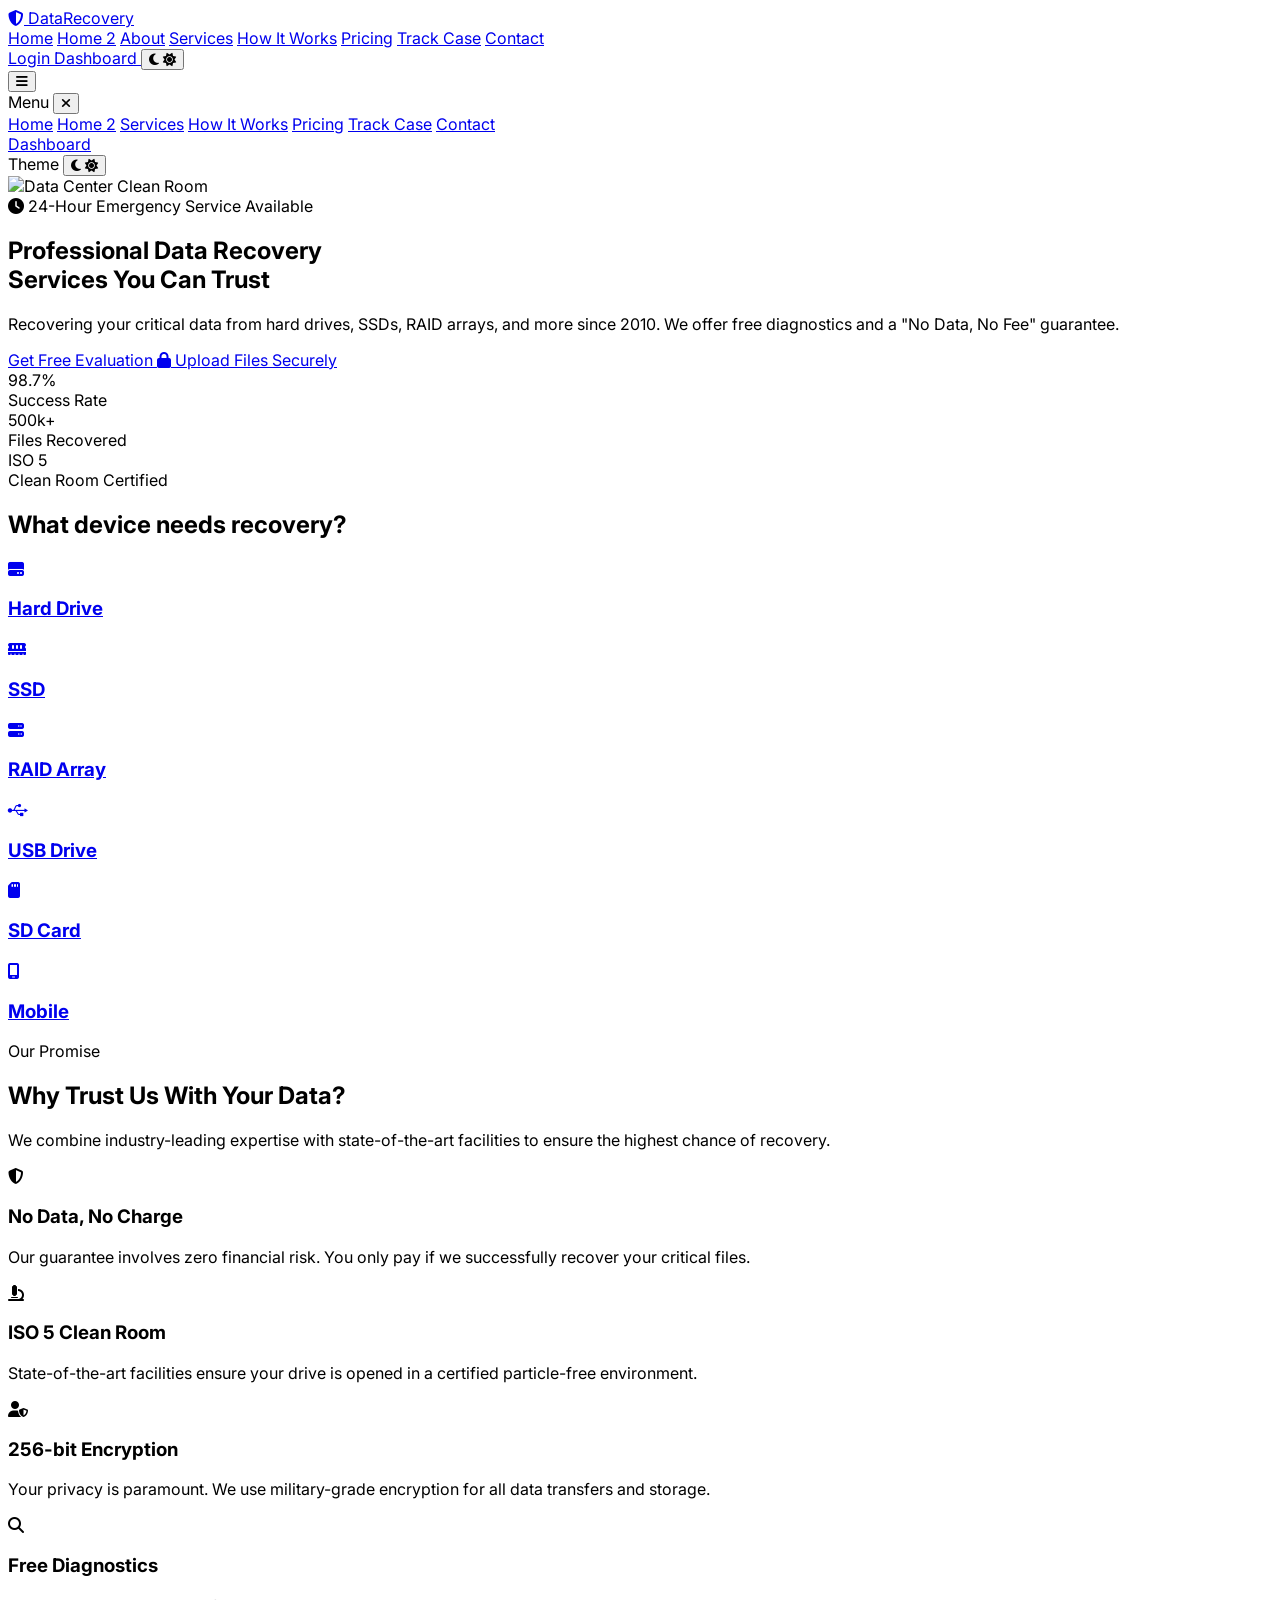
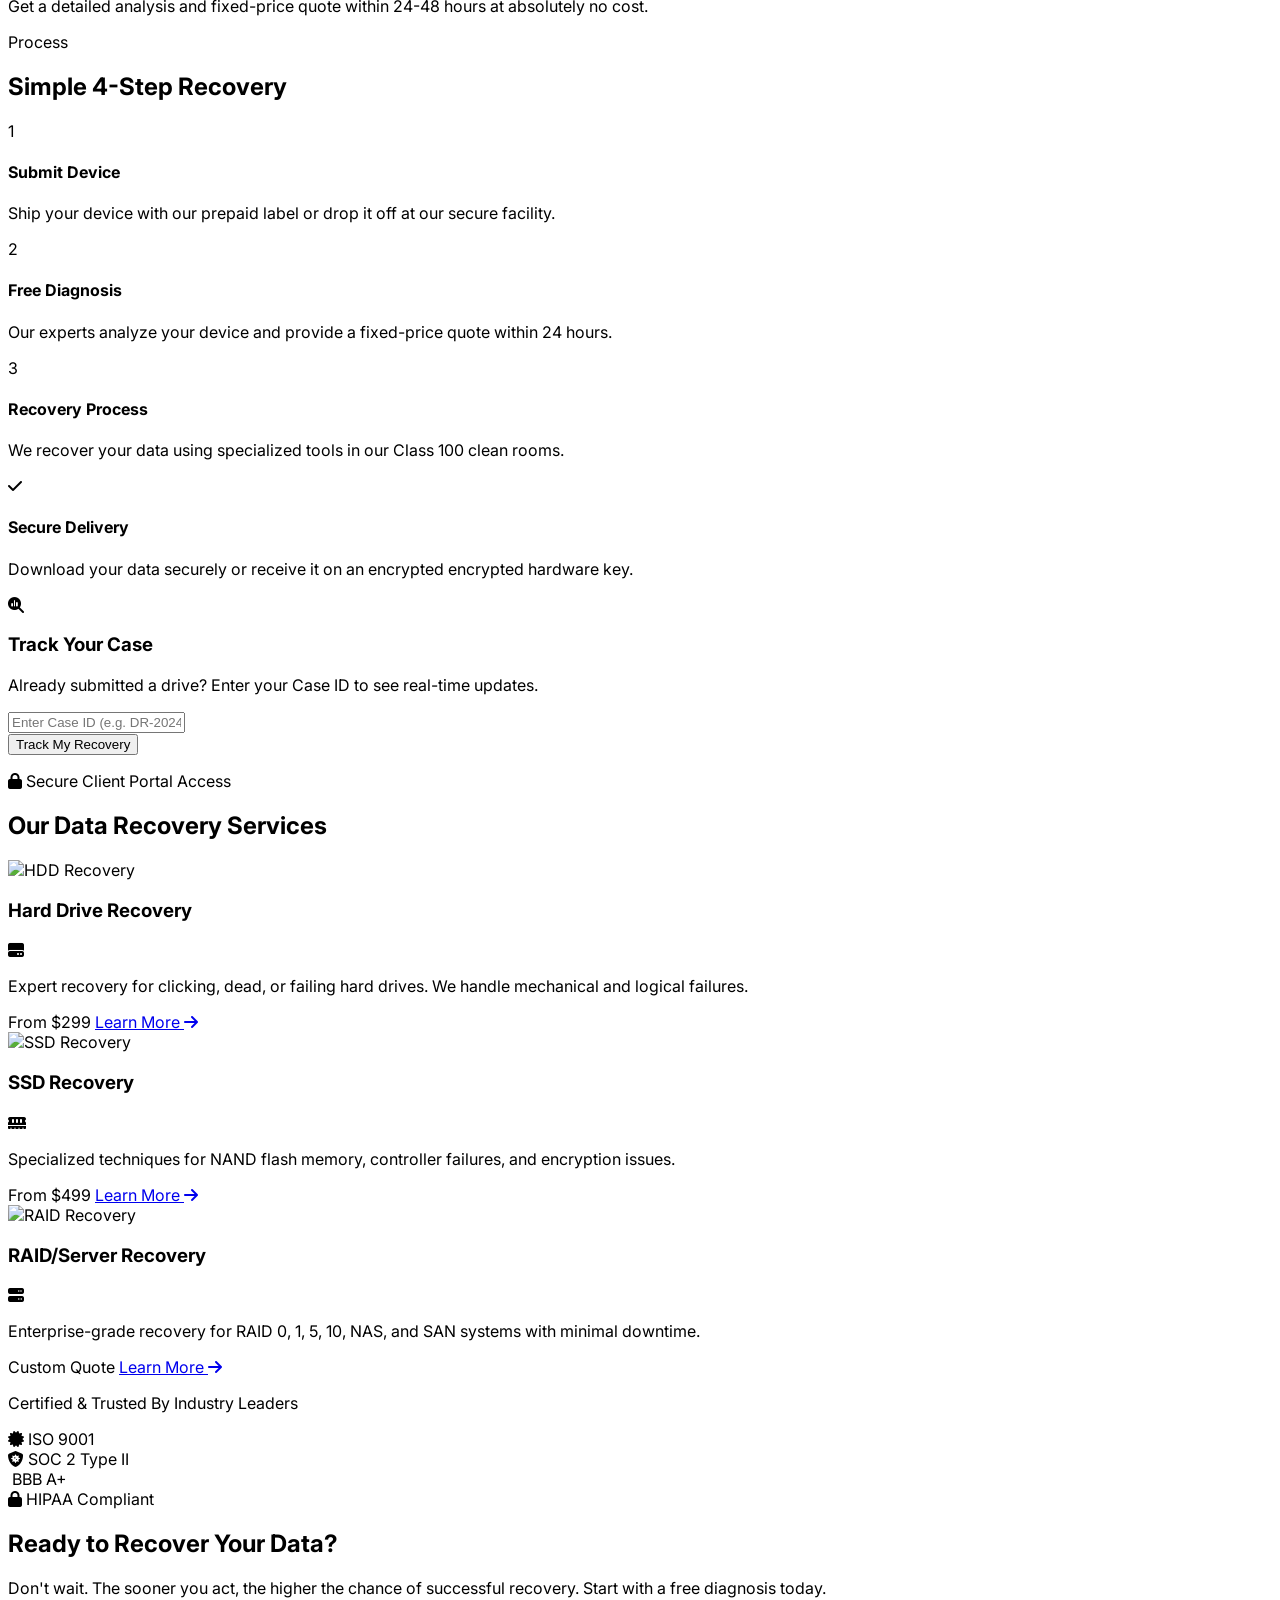
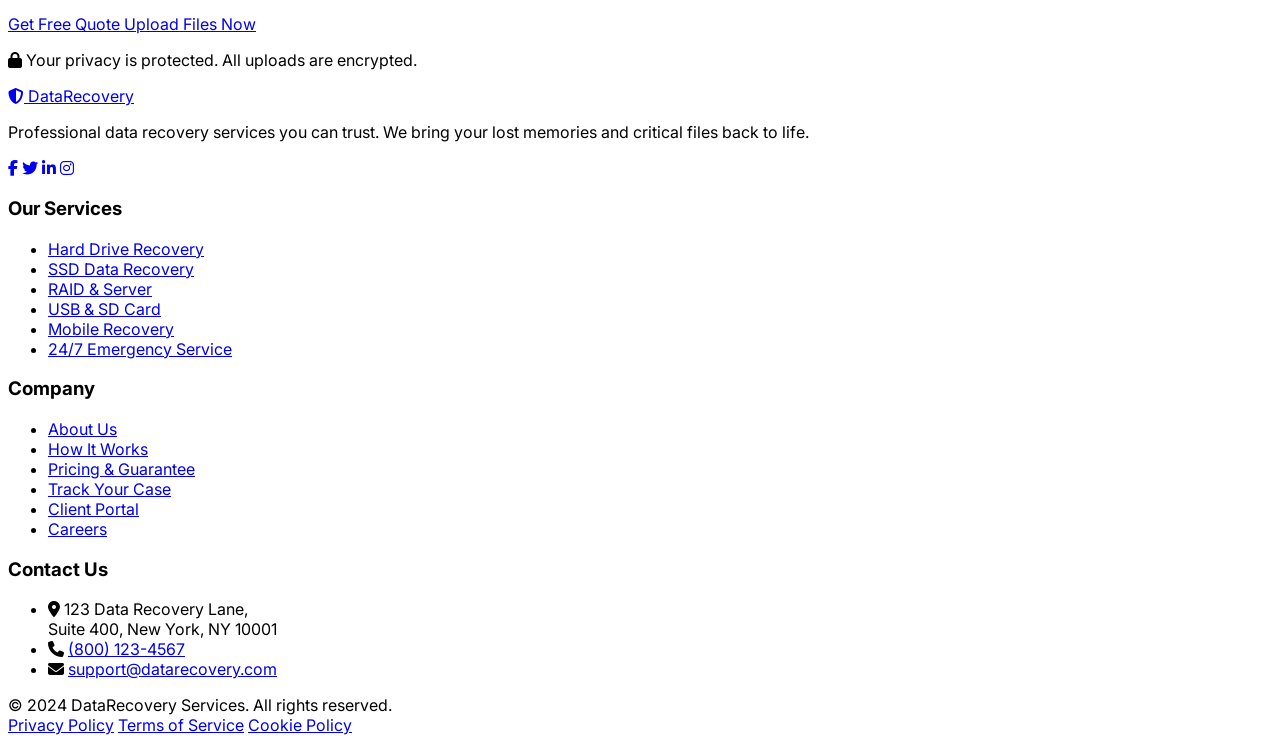
==== index.html @ 628d6a51 "first commit" ====
<!DOCTYPE html>
<html lang="en" dir="ltr" class="scroll-smooth">

<head>
    <meta charset="UTF-8">
    <meta name="viewport" content="width=device-width, initial-scale=1.0">
    <title>Data Recovery Services - Professional & Secure Data Restoration</title>
    <meta name="description"
        content="Professional data recovery services with 98.7% success rate. No data, no fee guarantee. 24/7 Emergency Service.">

    <!-- Favicon -->
    <link rel="icon" type="image/svg+xml" href="assets/images/favicon.svg">
    <link rel="apple-touch-icon" href="assets/images/favicon.svg">

    <!-- TailwindCSS -->
    <script src="https://cdn.tailwindcss.com"></script>
    <script>
        tailwind.config = {
            darkMode: 'class',
            theme: {
                extend: {
                    colors: {
                        primary: {
                            DEFAULT: '#1E40AF',
                            50: '#eff6ff', 100: '#dbeafe', 200: '#bfdbfe', 300: '#93c5fd', 400: '#60a5fa',
                            500: '#3b82f6', 600: '#2563eb', 700: '#1d4ed8', 800: '#1e40af', 900: '#1e3a8a',
                        },
                        secondary: {
                            DEFAULT: '#059669',
                            50: '#ecfdf5', 100: '#d1fae5', 600: '#059669', 700: '#047857',
                        },
                        accent: {
                            DEFAULT: '#F59E0B',
                            500: '#f59e0b', 600: '#d97706',
                        },
                        dark: {
                            bg: '#0F172A',
                            card: '#1E293B',
                            text: '#F1F5F9',
                            muted: '#94A3B8'
                        }
                    },
                    fontFamily: {
                        sans: ['Inter', 'sans-serif'],
                    },
                    container: {
                        center: true,
                        padding: '1rem',
                        screens: {
                            sm: '640px', md: '768px', lg: '1024px', xl: '1280px', '2xl': '1280px',
                        },
                    },
                    plugins: [
                        function({ addUtilities }) {
                            addUtilities({
                                '.rtl': {
                                    'direction': 'rtl',
                                },
                                '.ltr': {
                                    'direction': 'ltr',
                                },
                                '.text-right': {
                                    'text-align': 'right',
                                },
                                '.text-left': {
                                    'text-align': 'left',
                                },
                                '.float-right': {
                                    'float': 'right',
                                },
                                '.float-left': {
                                    'float': 'left',
                                },
                                '.ml-auto': {
                                    'margin-left': 'auto',
                                },
                                '.mr-auto': {
                                    'margin-right': 'auto',
                                },
                            })
                        }
                    ]
                }
            }
        }
    </script>

    <!-- Google Fonts -->
    <link href="https://fonts.googleapis.com/css2?family=Inter:wght@300;400;500;600;700;800&display=swap"
        rel="stylesheet">

    <!-- Font Awesome -->
    <link rel="stylesheet" href="https://cdnjs.cloudflare.com/ajax/libs/font-awesome/6.4.0/css/all.min.css">

    <!-- Custom CSS -->
    <link rel="stylesheet" href="assets/css/style.css">
</head>

<body class="bg-white text-slate-800 dark:bg-dark-bg dark:text-dark-text transition-colors duration-300">

    <!-- Header -->
    <header
        class="fixed w-full top-0 z-50 transition-all duration-300 bg-white/95 dark:bg-dark-bg/95 backdrop-blur-md shadow-sm"
        id="main-header">
        <div class="container mx-auto px-4 py-3">
            <div class="flex justify-between items-center">
                <!-- Logo -->
                <a href="index.html"
                    class="flex items-center gap-2 text-2xl font-bold text-primary-800 dark:text-blue-400">
                    <i class="fa-solid fa-shield-halved text-3xl"></i>
                    <span>DataRecovery</span>
                </a>

                <!-- Desktop Nav -->
                <nav class="hidden lg:flex items-center gap-8 font-medium">
                    <a href="index.html" class="text-primary-600 dark:text-blue-400">Home</a>
                    <a href="index-v2.html" class="hover:text-primary-600 dark:hover:text-blue-400 transition">Home
                        2</a>
                    <a href="about.html" class="hover:text-primary-600 dark:hover:text-blue-400 transition">About</a>
                    <a href="services.html"
                        class="hover:text-primary-600 dark:hover:text-blue-400 transition">Services</a>
                    <a href="how-it-works.html" class="hover:text-primary-600 dark:hover:text-blue-400 transition">How
                        It Works</a>
                    <a href="pricing.html"
                        class="hover:text-primary-600 dark:hover:text-blue-400 transition">Pricing</a>
                    <a href="track-case.html" class="hover:text-primary-600 dark:hover:text-blue-400 transition">Track
                        Case</a>
                    <a href="contact.html"
                        class="hover:text-primary-600 dark:hover:text-blue-400 transition">Contact</a>
                </nav>

                <!-- Right Actions -->
                <div class="hidden lg:flex items-center gap-4">
                    <a href="login.html"
                        class="border border-primary-600 text-primary-600 hover:bg-primary-600 hover:text-white px-5 py-2 rounded-lg shadow-md hover:shadow-lg transition text-sm font-bold">
                        Login
                    </a>
                    <a href="dashboard-client.html"
                        class="bg-primary-700 hover:bg-primary-800 text-white px-5 py-2 rounded-lg shadow-md hover:shadow-lg transition text-sm font-bold">
                        Dashboard
                    </a>

                    <!-- Dark Mode Toggle -->
                    <button
                        class="theme-toggle p-2 rounded-full hover:bg-slate-100 dark:hover:bg-slate-800 transition text-slate-600 dark:text-yellow-400">
                        <i class="fa-solid fa-moon dark:hidden"></i>
                        <i class="fa-solid fa-sun hidden dark:block"></i>
                    </button>
                </div>

                <!-- Mobile Menu Button -->
                <button id="mobile-menu-btn" class="lg:hidden text-2xl text-slate-700 dark:text-white">
                    <i class="fa-solid fa-bars"></i>
                </button>
            </div>
        </div>
    </header>

    <!-- Mobile Menu -->
    <div id="mobile-menu"
        class="fixed inset-0 z-[60] bg-black/50 backdrop-blur-sm transition-transform translate-x-full lg:hidden flex justify-end">
        <div class="w-4/5 max-w-sm bg-white dark:bg-dark-card h-full shadow-2xl p-6 flex flex-col">
            <div class="flex justify-between items-center mb-8">
                <span class="text-xl font-bold dark:text-white">Menu</span>
                <button id="close-menu-btn" class="text-2xl text-slate-500 hover:text-red-500">
                    <i class="fa-solid fa-xmark"></i>
                </button>
            </div>
            <nav class="flex flex-col gap-4 text-lg font-medium dark:text-slate-200">
                <a href="index.html" class="text-primary-600 dark:text-blue-400">Home</a>
                <a href="index-v2.html">Home 2</a>
                <a href="services.html">Services</a>
                <a href="how-it-works.html">How It Works</a>
                <a href="pricing.html">Pricing</a>
                <a href="track-case.html">Track Case</a>
                <a href="contact.html">Contact</a>
            </nav>
            <div class="mt-auto flex flex-col gap-3">
                <a href="dashboard-client.html"
                    class="w-full text-center bg-primary-700 text-white py-3 rounded-lg shadow-md font-bold">Dashboard</a>
                <div class="flex justify-between items-center mt-4 pt-4 border-t dark:border-slate-700">
                    <span class="text-sm text-slate-500">Theme</span>
                    <button class="theme-toggle p-2 bg-slate-100 dark:bg-slate-800 rounded-full">
                        <i class="fa-solid fa-moon dark:hidden text-slate-700"></i>
                        <i class="fa-solid fa-sun hidden dark:block text-yellow-400"></i>
                    </button>
                </div>
            </div>
        </div>
    </div>

    <!-- Hero Section -->
    <section class="relative pt-32 pb-20 lg:pt-48 lg:pb-32 overflow-hidden bg-slate-900">
        <!-- Background Overlay Image -->
        <div class="absolute inset-0 z-0">
            <!-- Professional data center background with blue lighting -->
            <img src="https://images.unsplash.com/photo-1558494949-efc52728101c?ixlib=rb-4.0.3&auto=format&fit=crop&w=1920&q=80"
                alt="Data Center Clean Room" class="w-full h-full object-cover opacity-25">
            <div class="absolute inset-0 bg-gradient-to-r from-slate-900 via-slate-900/95 to-slate-900/70"></div>
        </div>

        <div class="container mx-auto px-4 relative z-10 text-center text-white">
            <div
                class="inline-block bg-accent-600/20 border border-accent-500/50 rounded-full px-4 py-1 mb-6 animate-fade-in">
                <span class="text-accent-400 font-semibold text-sm tracking-wide uppercase"><i
                        class="fa-solid fa-clock mr-2"></i> 24-Hour Emergency Service Available</span>
            </div>

            <h1 class="text-4xl md:text-5xl lg:text-6xl font-extrabold mb-6 leading-tight animate-fade-in delay-100">
                Professional Data Recovery <br class="hidden md:block"> Services You Can <span
                    class="text-transparent bg-clip-text bg-gradient-to-r from-blue-400 to-emerald-400">Trust</span>
            </h1>

            <p class="text-lg md:text-xl text-slate-300 mb-10 max-w-3xl mx-auto animate-fade-in delay-200">
                Recovering your critical data from hard drives, SSDs, RAID arrays, and more since 2010.
                We offer free diagnostics and a "No Data, No Fee" guarantee.
            </p>

            <div class="flex flex-col sm:flex-row justify-center gap-4 animate-fade-in delay-300">
                <a href="#quick-service"
                    class="bg-primary-600 hover:bg-primary-700 text-white px-8 py-4 rounded-xl font-bold text-lg shadow-lg hover:shadow-primary-500/30 transition transform hover:-translate-y-1">
                    Get Free Evaluation
                </a>
                <a href="upload.html"
                    class="bg-white/10 hover:bg-white/20 backdrop-blur border border-white/20 text-white px-8 py-4 rounded-xl font-bold text-lg transition flex items-center justify-center gap-2">
                    <i class="fa-solid fa-lock text-emerald-400"></i> Upload Files Securely
                </a>
            </div>

            <!-- Quick Stats -->
            <div
                class="mt-16 grid grid-cols-1 md:grid-cols-3 gap-6 max-w-4xl mx-auto border-t border-white/10 pt-8 animate-fade-in delay-300">
                <div>
                    <div class="text-3xl font-bold text-emerald-400">98.7%</div>
                    <div class="text-slate-400 text-sm uppercase tracking-wider">Success Rate</div>
                </div>
                <div class="md:border-l md:border-r border-white/10">
                    <div class="text-3xl font-bold text-blue-400">500k+</div>
                    <div class="text-slate-400 text-sm uppercase tracking-wider">Files Recovered</div>
                </div>
                <div>
                    <div class="text-3xl font-bold text-purple-400">ISO 5</div>
                    <div class="text-slate-400 text-sm uppercase tracking-wider">Clean Room Certified</div>
                </div>
            </div>
        </div>
    </section>

    <!-- Quick Service Selector -->
    <section id="quick-service" class="py-20 bg-slate-50 dark:bg-dark-bg relative -mt-10 md:-mt-16 z-20">
        <div class="container mx-auto px-4">
            <div class="text-center mb-12">
                <h2 class="text-3xl font-bold text-slate-900 dark:text-white mb-4">What device needs recovery?</h2>
                <div class="w-16 h-1 bg-primary-600 mx-auto rounded"></div>
            </div>

            <div class="grid grid-cols-2 md:grid-cols-3 lg:grid-cols-6 gap-4">
                <!-- Card 1 -->
                <a href="services.html"
                    class="group bg-white dark:bg-dark-card p-6 rounded-xl shadow-lg hover:shadow-xl hover:shadow-primary-900/10 transition-all duration-300 hover:-translate-y-1 text-center border border-slate-100 dark:border-slate-700">
                    <div
                        class="w-14 h-14 bg-blue-100 dark:bg-blue-900/30 text-blue-600 dark:text-blue-400 rounded-full flex items-center justify-center mx-auto mb-4 group-hover:scale-110 transition">
                        <i class="fa-solid fa-hard-drive text-2xl"></i>
                    </div>
                    <h3 class="font-semibold text-slate-800 dark:text-slate-100">Hard Drive</h3>
                </a>

                <!-- Card 2 -->
                <a href="services.html"
                    class="group bg-white dark:bg-dark-card p-6 rounded-xl shadow-lg hover:shadow-xl hover:shadow-primary-900/10 transition-all duration-300 hover:-translate-y-1 text-center border border-slate-100 dark:border-slate-700">
                    <div
                        class="w-14 h-14 bg-emerald-100 dark:bg-emerald-900/30 text-emerald-600 dark:text-emerald-400 rounded-full flex items-center justify-center mx-auto mb-4 group-hover:scale-110 transition">
                        <i class="fa-solid fa-memory text-2xl"></i>
                    </div>
                    <h3 class="font-semibold text-slate-800 dark:text-slate-100">SSD</h3>
                </a>

                <!-- Card 3 -->
                <a href="services.html"
                    class="group bg-white dark:bg-dark-card p-6 rounded-xl shadow-lg hover:shadow-xl hover:shadow-primary-900/10 transition-all duration-300 hover:-translate-y-1 text-center border border-slate-100 dark:border-slate-700">
                    <div
                        class="w-14 h-14 bg-purple-100 dark:bg-purple-900/30 text-purple-600 dark:text-purple-400 rounded-full flex items-center justify-center mx-auto mb-4 group-hover:scale-110 transition">
                        <i class="fa-solid fa-server text-2xl"></i>
                    </div>
                    <h3 class="font-semibold text-slate-800 dark:text-slate-100">RAID Array</h3>
                </a>

                <!-- Card 4 -->
                <a href="services.html"
                    class="group bg-white dark:bg-dark-card p-6 rounded-xl shadow-lg hover:shadow-xl hover:shadow-primary-900/10 transition-all duration-300 hover:-translate-y-1 text-center border border-slate-100 dark:border-slate-700">
                    <div
                        class="w-14 h-14 bg-amber-100 dark:bg-amber-900/30 text-amber-600 dark:text-amber-400 rounded-full flex items-center justify-center mx-auto mb-4 group-hover:scale-110 transition">
                        <i class="fa-brands fa-usb text-2xl"></i>
                    </div>
                    <h3 class="font-semibold text-slate-800 dark:text-slate-100">USB Drive</h3>
                </a>

                <!-- Card 5 -->
                <a href="services.html"
                    class="group bg-white dark:bg-dark-card p-6 rounded-xl shadow-lg hover:shadow-xl hover:shadow-primary-900/10 transition-all duration-300 hover:-translate-y-1 text-center border border-slate-100 dark:border-slate-700">
                    <div
                        class="w-14 h-14 bg-rose-100 dark:bg-rose-900/30 text-rose-600 dark:text-rose-400 rounded-full flex items-center justify-center mx-auto mb-4 group-hover:scale-110 transition">
                        <i class="fa-solid fa-sd-card text-2xl"></i>
                    </div>
                    <h3 class="font-semibold text-slate-800 dark:text-slate-100">SD Card</h3>
                </a>

                <!-- Card 6 -->
                <a href="services.html"
                    class="group bg-white dark:bg-dark-card p-6 rounded-xl shadow-lg hover:shadow-xl hover:shadow-primary-900/10 transition-all duration-300 hover:-translate-y-1 text-center border border-slate-100 dark:border-slate-700">
                    <div
                        class="w-14 h-14 bg-cyan-100 dark:bg-cyan-900/30 text-cyan-600 dark:text-cyan-400 rounded-full flex items-center justify-center mx-auto mb-4 group-hover:scale-110 transition">
                        <i class="fa-solid fa-mobile-screen text-2xl"></i>
                    </div>
                    <h3 class="font-semibold text-slate-800 dark:text-slate-100">Mobile</h3>
                </a>
            </div>
        </div>
    </section>

    <!-- Why Choose Us -->
    <section class="py-20 bg-white dark:bg-dark-bg border-t border-slate-100 dark:border-slate-800">
        <div class="container mx-auto px-4">
            <div class="text-center max-w-2xl mx-auto mb-16">
                <span class="text-primary-600 font-semibold tracking-wider text-sm uppercase">Our Promise</span>
                <h2 class="text-3xl md:text-4xl font-bold text-slate-900 dark:text-white mt-2">Why Trust Us With Your
                    Data?</h2>
                <p class="text-slate-600 dark:text-slate-400 mt-4">We combine industry-leading expertise with
                    state-of-the-art facilities to ensure the highest chance of recovery.</p>
            </div>

            <div class="grid grid-cols-1 md:grid-cols-2 lg:grid-cols-4 gap-8">
                <!-- Promise 1 -->
                <div
                    class="p-6 rounded-2xl bg-slate-50 dark:bg-slate-800/50 hover:bg-white dark:hover:bg-slate-800 transition shadow-sm hover:shadow-md border border-slate-100 dark:border-slate-700 flex flex-col items-center">
                    <div
                        class="w-12 h-12 bg-emerald-100 dark:bg-emerald-900/20 text-emerald-600 rounded-lg flex items-center justify-center mb-6">
                        <i class="fa-solid fa-shield-halved text-xl"></i>
                    </div>
                    <h3 class="text-xl font-bold text-slate-900 dark:text-white mb-2 text-center">No Data, No Charge</h3>
                    <p class="text-slate-600 dark:text-slate-400 text-center">Our guarantee involves zero financial risk. You only
                        pay if we successfully recover your critical files.</p>
                </div>

                <!-- Promise 2 -->
                <div
                    class="p-6 rounded-2xl bg-slate-50 dark:bg-slate-800/50 hover:bg-white dark:hover:bg-slate-800 transition shadow-sm hover:shadow-md border border-slate-100 dark:border-slate-700 flex flex-col items-center">
                    <div
                        class="w-12 h-12 bg-blue-100 dark:bg-blue-900/20 text-blue-600 rounded-lg flex items-center justify-center mb-6">
                        <i class="fa-solid fa-microscope text-xl"></i>
                    </div>
                    <h3 class="text-xl font-bold text-slate-900 dark:text-white mb-2 text-center">ISO 5 Clean Room</h3>
                    <p class="text-slate-600 dark:text-slate-400 text-center">State-of-the-art facilities ensure your drive is
                        opened in a certified particle-free environment.</p>
                </div>

                <!-- Promise 3 -->
                <div
                    class="p-6 rounded-2xl bg-slate-50 dark:bg-slate-800/50 hover:bg-white dark:hover:bg-slate-800 transition shadow-sm hover:shadow-md border border-slate-100 dark:border-slate-700 flex flex-col items-center">
                    <div
                        class="w-12 h-12 bg-indigo-100 dark:bg-indigo-900/20 text-indigo-600 rounded-lg flex items-center justify-center mb-6">
                        <i class="fa-solid fa-user-shield text-xl"></i>
                    </div>
                    <h3 class="text-xl font-bold text-slate-900 dark:text-white mb-2 text-center">256-bit Encryption</h3>
                    <p class="text-slate-600 dark:text-slate-400 text-center">Your privacy is paramount. We use military-grade
                        encryption for all data transfers and storage.</p>
                </div>

                <!-- Promise 4 -->
                <div
                    class="p-6 rounded-2xl bg-slate-50 dark:bg-slate-800/50 hover:bg-white dark:hover:bg-slate-800 transition shadow-sm hover:shadow-md border border-slate-100 dark:border-slate-700 flex flex-col items-center">
                    <div
                        class="w-12 h-12 bg-accent-100 dark:bg-accent-900/20 text-accent-600 rounded-lg flex items-center justify-center mb-6">
                        <i class="fa-solid fa-magnifying-glass text-xl"></i>
                    </div>
                    <h3 class="text-xl font-bold text-slate-900 dark:text-white mb-2 text-center">Free Diagnostics</h3>
                    <p class="text-slate-600 dark:text-slate-400 text-center">Get a detailed analysis and fixed-price quote within
                        24-48 hours at absolutely no cost.</p>
                </div>
            </div>
        </div>
    </section>

    <!-- How It Works & Case Tracking Teaser -->
    <section class="py-20 bg-slate-900 text-white relative overflow-hidden">
        <!-- Decoration -->
        <div
            class="absolute top-0 right-0 w-96 h-96 bg-primary-600/20 rounded-full blur-3xl -translate-y-1/2 translate-x-1/2">
        </div>

        <div class="container mx-auto px-4 relative z-10">
            <div class="flex flex-col lg:flex-row gap-16 items-center">

                <!-- Left: How it works -->
                <div class="lg:w-1/2">
                    <span class="text-primary-400 font-bold uppercase tracking-wide">Process</span>
                    <h2 class="text-3xl md:text-4xl font-bold mt-2 mb-8">Simple 4-Step Recovery</h2>

                    <div class="space-y-8">
                        <div class="flex gap-4">
                            <div
                                class="flex-shrink-0 w-10 h-10 rounded-full bg-primary-900/50 border border-primary-500 font-bold flex items-center justify-center">
                                1</div>
                            <div>
                                <h4 class="text-xl font-bold">Submit Device</h4>
                                <p class="text-slate-400 text-sm mt-1">Ship your device with our prepaid label or drop
                                    it off at our secure facility.</p>
                            </div>
                        </div>
                        <div class="flex gap-4">
                            <div
                                class="flex-shrink-0 w-10 h-10 rounded-full bg-primary-900/50 border border-primary-500 font-bold flex items-center justify-center">
                                2</div>
                            <div>
                                <h4 class="text-xl font-bold">Free Diagnosis</h4>
                                <p class="text-slate-400 text-sm mt-1">Our experts analyze your device and provide a
                                    fixed-price quote within 24 hours.</p>
                            </div>
                        </div>
                        <div class="flex gap-4">
                            <div
                                class="flex-shrink-0 w-10 h-10 rounded-full bg-primary-900/50 border border-primary-500 font-bold flex items-center justify-center">
                                3</div>
                            <div>
                                <h4 class="text-xl font-bold">Recovery Process</h4>
                                <p class="text-slate-400 text-sm mt-1">We recover your data using specialized tools in
                                    our Class 100 clean rooms.</p>
                            </div>
                        </div>
                        <div class="flex gap-4">
                            <div
                                class="flex-shrink-0 w-10 h-10 rounded-full bg-emerald-900/50 border border-emerald-500 text-emerald-400 font-bold flex items-center justify-center">
                                <i class="fa-solid fa-check"></i></div>
                            <div>
                                <h4 class="text-xl font-bold text-emerald-400">Secure Delivery</h4>
                                <p class="text-slate-400 text-sm mt-1">Download your data securely or receive it on an
                                    encrypted encrypted hardware key.</p>
                            </div>
                        </div>
                    </div>
                </div>

                <!-- Right: Tracking Teaser -->
                <div class="lg:w-1/2 w-full">
                    <div class="bg-white/10 backdrop-blur-md rounded-2xl p-8 border border-white/10 shadow-2xl">
                        <div class="text-center mb-8">
                            <div
                                class="w-16 h-16 bg-blue-500 rounded-full flex items-center justify-center mx-auto mb-4 animate-pulse">
                                <i class="fa-solid fa-magnifying-glass-chart text-2xl text-white"></i>
                            </div>
                            <h3 class="text-2xl font-bold">Track Your Case</h3>
                            <p class="text-slate-300 mt-2">Already submitted a drive? Enter your Case ID to see
                                real-time updates.</p>
                        </div>

                        <form action="track-case.html" class="flex flex-col gap-4">
                            <div>
                                <label for="case-id" class="sr-only">Case ID</label>
                                <input type="text" id="case-id" placeholder="Enter Case ID (e.g. DR-2024-X)"
                                    class="w-full bg-slate-800 border border-slate-600 rounded-lg px-4 py-3 text-white placeholder-slate-400 focus:outline-none focus:border-primary-500 focus:ring-1 focus:ring-primary-500">
                            </div>
                            <button type="submit"
                                class="w-full bg-primary-600 hover:bg-primary-700 text-white font-bold py-3 rounded-lg transition shadow-lg">
                                Track My Recovery
                            </button>
                        </form>

                        <div class="mt-6 text-center text-sm text-slate-400">
                            <p><i class="fa-solid fa-lock mr-1"></i> Secure Client Portal Access</p>
                        </div>
                    </div>
                </div>
            </div>
        </div>
    </section>

    <!-- Services Overview -->
    <section class="py-20 bg-slate-50 dark:bg-dark-bg">
        <div class="container mx-auto px-4">
            <div class="text-center mb-16">
                <h2 class="text-3xl md:text-4xl font-bold text-slate-900 dark:text-white mb-4">Our Data Recovery
                    Services</h2>
                <div class="w-16 h-1 bg-primary-600 mx-auto rounded"></div>
            </div>

            <div class="grid grid-cols-1 md:grid-cols-2 lg:grid-cols-3 gap-8">
                <!-- Hard Drive Service -->
                <div
                    class="bg-white dark:bg-dark-card rounded-xl overflow-hidden shadow-lg border border-slate-100 dark:border-slate-700 group">
                    <div class="h-48 bg-slate-200 dark:bg-slate-700 relative overflow-hidden">
                        <img src="https://www.provendata.com/wp-content/uploads/2023/09/How-Does-a-Hard-Drive-Data-Recovery-Service-Work-What-to-Expect-from-the-Hard-Drive-Recovery-Process.jpg"
                            alt="HDD Recovery"
                            class="w-full h-full object-cover group-hover:scale-105 transition duration-500">
                    </div>
                    <div class="p-6">
                        <div class="flex justify-between items-start mb-4">
                            <h3 class="text-xl font-bold text-slate-900 dark:text-white">Hard Drive Recovery</h3>
                            <i class="fa-solid fa-hard-drive text-slate-400"></i>
                        </div>
                        <p class="text-slate-600 dark:text-slate-400 mb-6">Expert recovery for clicking, dead, or
                            failing hard drives. We handle mechanical and logical failures.</p>
                        <div class="flex items-center justify-between">
                            <span class="text-sm font-semibold text-primary-600 dark:text-blue-400">From $299</span>
                            <a href="services.html"
                                class="text-slate-900 dark:text-white font-medium hover:text-primary-600 flex items-center gap-2">
                                Learn More <i class="fa-solid fa-arrow-right text-xs"></i>
                            </a>
                        </div>
                    </div>
                </div>

                <!-- SSD Service -->
                <div
                    class="bg-white dark:bg-dark-card rounded-xl overflow-hidden shadow-lg border border-slate-100 dark:border-slate-700 group">
                    <div class="h-48 bg-slate-200 dark:bg-slate-700 relative overflow-hidden">
                        <img src="https://images.unsplash.com/photo-1591488320449-011701bb6704?ixlib=rb-4.0.3&auto=format&fit=crop&w=600&q=80"
                            alt="SSD Recovery"
                            class="w-full h-full object-cover group-hover:scale-105 transition duration-500">
                    </div>
                    <div class="p-6">
                        <div class="flex justify-between items-start mb-4">
                            <h3 class="text-xl font-bold text-slate-900 dark:text-white">SSD Recovery</h3>
                            <i class="fa-solid fa-memory text-slate-400"></i>
                        </div>
                        <p class="text-slate-600 dark:text-slate-400 mb-6">Specialized techniques for NAND flash memory,
                            controller failures, and encryption issues.</p>
                        <div class="flex items-center justify-between">
                            <span class="text-sm font-semibold text-primary-600 dark:text-blue-400">From $499</span>
                            <a href="services.html"
                                class="text-slate-900 dark:text-white font-medium hover:text-primary-600 flex items-center gap-2">
                                Learn More <i class="fa-solid fa-arrow-right text-xs"></i>
                            </a>
                        </div>
                    </div>
                </div>

                <!-- RAID Service -->
                <div
                    class="bg-white dark:bg-dark-card rounded-xl overflow-hidden shadow-lg border border-slate-100 dark:border-slate-700 group">
                    <div class="h-48 bg-slate-200 dark:bg-slate-700 relative overflow-hidden">
                        <img src="https://th.bing.com/th/id/R.8f00875277963737978037ac9a9605ae?rik=CVBiJ8ju4p6%2fsA&riu=http%3a%2f%2fhddrecovery.ca%2fwp-content%2fuploads%2f2015%2f03%2fraid_rec_server.jpg&ehk=nbptJn17HPI6e1087%2f38X%2fZG6tYQrRuvS0ZgBhcxZt0%3d&risl=&pid=ImgRaw&r=0"
                            alt="RAID Recovery"
                            class="w-full h-full object-cover group-hover:scale-105 transition duration-500">
                    </div>
                    <div class="p-6">
                        <div class="flex justify-between items-start mb-4">
                            <h3 class="text-xl font-bold text-slate-900 dark:text-white">RAID/Server Recovery</h3>
                            <i class="fa-solid fa-server text-slate-400"></i>
                        </div>
                        <p class="text-slate-600 dark:text-slate-400 mb-6">Enterprise-grade recovery for RAID 0, 1, 5,
                            10, NAS, and SAN systems with minimal downtime.</p>
                        <div class="flex items-center justify-between">
                            <span class="text-sm font-semibold text-primary-600 dark:text-blue-400">Custom Quote</span>
                            <a href="services.html"
                                class="text-slate-900 dark:text-white font-medium hover:text-primary-600 flex items-center gap-2">
                                Learn More <i class="fa-solid fa-arrow-right text-xs"></i>
                            </a>
                        </div>
                    </div>
                </div>
            </div>
        </div>
    </section>

    <!-- Trust Badges -->
    <section class="py-12 bg-white dark:bg-dark-bg border-t border-slate-100 dark:border-slate-800">
        <div class="container mx-auto px-4">
            <p class="text-center text-slate-500 mb-8 uppercase tracking-widest text-sm font-semibold">Certified &
                Trusted By Industry Leaders</p>
            <div
                class="flex flex-wrap justify-center items-center gap-8 md:gap-16 opacity-60 grayscale hover:grayscale-0 transition-all duration-500">
                <!-- Using Text/Icons as placeholders for logos -->
                <div class="text-2xl font-bold flex items-center gap-2"><i class="fa-solid fa-certificate"></i> ISO 9001
                </div>
                <div class="text-2xl font-bold flex items-center gap-2"><i class="fa-solid fa-shield-virus"></i> SOC 2
                    Type II</div>
                <div class="text-2xl font-bold flex items-center gap-2"><i class="fa-brands fa-bbb"></i> BBB A+</div>
                <div class="text-2xl font-bold flex items-center gap-2"><i class="fa-solid fa-lock"></i> HIPAA Compliant
                </div>
            </div>
        </div>
    </section>

    <!-- CTA Section -->
    <section class="py-20 bg-gradient-to-br from-primary-800 to-primary-900 text-white text-center">
        <div class="container mx-auto px-4">
            <h2 class="text-3xl md:text-5xl font-bold mb-6">Ready to Recover Your Data?</h2>
            <p class="text-xl text-blue-100 mb-10 max-w-2xl mx-auto">Don't wait. The sooner you act, the higher the
                chance of successful recovery. Start with a free diagnosis today.</p>

            <div class="flex flex-col sm:flex-row justify-center gap-4">
                <a href="contact.html"
                    class="bg-white text-primary-700 px-8 py-4 rounded-xl font-bold text-lg shadow-xl hover:bg-slate-100 transition">
                    Get Free Quote
                </a>
                <a href="upload.html"
                    class="bg-transparent border-2 border-white/30 hover:bg-white/10 text-white px-8 py-4 rounded-xl font-bold text-lg transition">
                    Upload Files Now
                </a>
            </div>
            <p class="mt-6 text-sm text-blue-200"><i class="fa-solid fa-lock mr-2"></i> Your privacy is protected. All
                uploads are encrypted.</p>
        </div>
    </section>

    <!-- Footer -->
    <footer class="bg-slate-900 text-slate-300 pt-16 pb-8 border-t border-slate-800">
        <div class="container mx-auto px-4">
            <div class="grid grid-cols-1 md:grid-cols-2 lg:grid-cols-4 gap-12 mb-16">
                <!-- Column 1: Brand -->
                <div>
                    <a href="index.html" class="flex items-center gap-2 text-2xl font-bold text-white mb-6">
                        <i class="fa-solid fa-shield-halved text-primary-500"></i>
                        <span>DataRecovery</span>
                    </a>
                    <p class="text-slate-400 mb-6">Professional data recovery services you can trust. We bring your lost
                        memories and critical files back to life.</p>
                    <div class="flex gap-4">
                        <a href="#"
                            class="w-10 h-10 rounded-full bg-slate-800 flex items-center justify-center hover:bg-primary-600 transition text-white"><i
                                class="fa-brands fa-facebook-f"></i></a>
                        <a href="#"
                            class="w-10 h-10 rounded-full bg-slate-800 flex items-center justify-center hover:bg-primary-600 transition text-white"><i
                                class="fa-brands fa-twitter"></i></a>
                        <a href="#"
                            class="w-10 h-10 rounded-full bg-slate-800 flex items-center justify-center hover:bg-primary-600 transition text-white"><i
                                class="fa-brands fa-linkedin-in"></i></a>
                        <a href="#"
                            class="w-10 h-10 rounded-full bg-slate-800 flex items-center justify-center hover:bg-primary-600 transition text-white"><i
                                class="fa-brands fa-instagram"></i></a>
                    </div>
                </div>

                <!-- Column 2: Services -->
                <div>
                    <h3 class="text-white font-bold text-lg mb-6">Our Services</h3>
                    <ul class="space-y-3">
                        <li><a href="services.html" class="hover:text-primary-400 transition">Hard Drive Recovery</a>
                        </li>
                        <li><a href="services.html" class="hover:text-primary-400 transition">SSD Data Recovery</a></li>
                        <li><a href="services.html" class="hover:text-primary-400 transition">RAID & Server</a></li>
                        <li><a href="services.html" class="hover:text-primary-400 transition">USB & SD Card</a></li>
                        <li><a href="services.html" class="hover:text-primary-400 transition">Mobile Recovery</a></li>
                        <li><a href="services.html"
                                class="text-accent-400 hover:text-accent-300 transition font-semibold">24/7 Emergency
                                Service</a></li>
                    </ul>
                </div>

                <!-- Column 3: Company -->
                <div>
                    <h3 class="text-white font-bold text-lg mb-6">Company</h3>
                    <ul class="space-y-3">
                        <li><a href="about.html" class="hover:text-primary-400 transition">About Us</a></li>
                        <li><a href="how-it-works.html" class="hover:text-primary-400 transition">How It Works</a></li>
                        <li><a href="pricing.html" class="hover:text-primary-400 transition">Pricing & Guarantee</a>
                        </li>
                        <li><a href="track-case.html" class="hover:text-primary-400 transition">Track Your Case</a></li>
                        <li><a href="dashboard-client.html" class="hover:text-primary-400 transition">Client Portal</a>
                        </li>
                        <li><a href="#" class="hover:text-primary-400 transition">Careers</a></li>
                    </ul>
                </div>

                <!-- Column 4: Contact -->
                <div>
                    <h3 class="text-white font-bold text-lg mb-6">Contact Us</h3>
                    <ul class="space-y-4">
                        <li class="flex items-start gap-4">
                            <i class="fa-solid fa-location-dot mt-1 text-primary-500"></i>
                            <span>123 Data Recovery Lane,<br>Suite 400, New York, NY 10001</span>
                        </li>
                        <li class="flex items-center gap-4">
                            <i class="fa-solid fa-phone text-primary-500"></i>
                            <a href="tel:8001234567" class="hover:text-white text-lg font-bold">(800) 123-4567</a>
                        </li>
                        <li class="flex items-center gap-4">
                            <i class="fa-solid fa-envelope text-primary-500"></i>
                            <a href="mailto:support@datarecovery.com"
                                class="hover:text-white">support@datarecovery.com</a>
                        </li>
                    </ul>
                </div>
            </div>

            <div
                class="border-t border-slate-800 pt-8 flex flex-col md:flex-row justify-between items-center gap-4 text-sm">
                <div class="text-slate-500">
                    &copy; 2024 DataRecovery Services. All rights reserved.
                </div>
                <div class="flex gap-6">
                    <a href="#" class="hover:text-white transition">Privacy Policy</a>
                    <a href="#" class="hover:text-white transition">Terms of Service</a>
                    <a href="#" class="hover:text-white transition">Cookie Policy</a>
                </div>
            </div>
        </div>
    </footer>

    <!-- Scripts -->
    <script src="assets/js/main.js"></script>
</body>

</html>
---- assets/css/style.css ----
@import url('https://fonts.googleapis.com/css2?family=Inter:wght@300;400;500;600;700;800&family=JetBrains+Mono:wght@400;500&display=swap');

:root {
    --primary: #1E40AF;
    --secondary: #059669;
    --accent: #F59E0B;
}

body {
    font-family: 'Inter', sans-serif;
    -webkit-font-smoothing: antialiased;
    -moz-osx-font-smoothing: grayscale;
}

.font-mono {
    font-family: 'JetBrains Mono', monospace;
}

/* Custom Scrollbar */
::-webkit-scrollbar {
    width: 8px;
    height: 8px;
}

::-webkit-scrollbar-track {
    background: #f1f5f9;
}

.dark ::-webkit-scrollbar-track {
    background: #0f172a;
}

::-webkit-scrollbar-thumb {
    background: #cbd5e1;
    border-radius: 4px;
}

.dark ::-webkit-scrollbar-thumb {
    background: #334155;
}

::-webkit-scrollbar-thumb:hover {
    background: #94a3b8;
}

/* Animations */
@keyframes fadeIn {
    from {
        opacity: 0;
        transform: translateY(10px);
    }

    to {
        opacity: 1;
        transform: translateY(0);
    }
}

.animate-fade-in {
    animation: fadeIn 0.5s ease-out forwards;
}

.delay-100 {
    animation-delay: 100ms;
}

.delay-200 {
    animation-delay: 200ms;
}

.delay-300 {
    animation-delay: 300ms;
}

/* Utilities */
.glass {
    background: rgba(255, 255, 255, 0.7);
    backdrop-filter: blur(10px);
    -webkit-backdrop-filter: blur(10px);
}

.dark .glass {
    background: rgba(15, 23, 42, 0.7);
}

.text-gradient {
    background-clip: text;
    -webkit-background-clip: text;
    -webkit-text-fill-color: transparent;
    background-image: linear-gradient(to right, var(--primary), var(--secondary));
}

/* RTL Support Logic */
/* RTL Support Logic */
[dir="rtl"] {
    text-align: right;
    direction: rtl;
}

[dir="rtl"] .ml-auto {
    margin-right: auto;
    margin-left: 0;
}

[dir="rtl"] .mr-auto {
    margin-left: auto;
    margin-right: 0;
}

[dir="rtl"] .fa-solid,
[dir="rtl"] .fa-regular,
[dir="rtl"] .fa-brands {
    transform: scaleX(-1);
    display: inline-block;
}

/* Fix for specific icons that shouldn't flip if needed, but general flip is good for standard arrows */
[dir="rtl"] .pl-10 {
    padding-right: 2.5rem;
    padding-left: 1rem;
}

[dir="rtl"] .pr-10 {
    padding-left: 2.5rem;
    padding-right: 1rem;
}

[dir="rtl"] .border-r {
    border-left: 1px solid;
    border-right: none;
}

[dir="rtl"] .border-l {
    border-right: 1px solid;
    border-left: none;
}
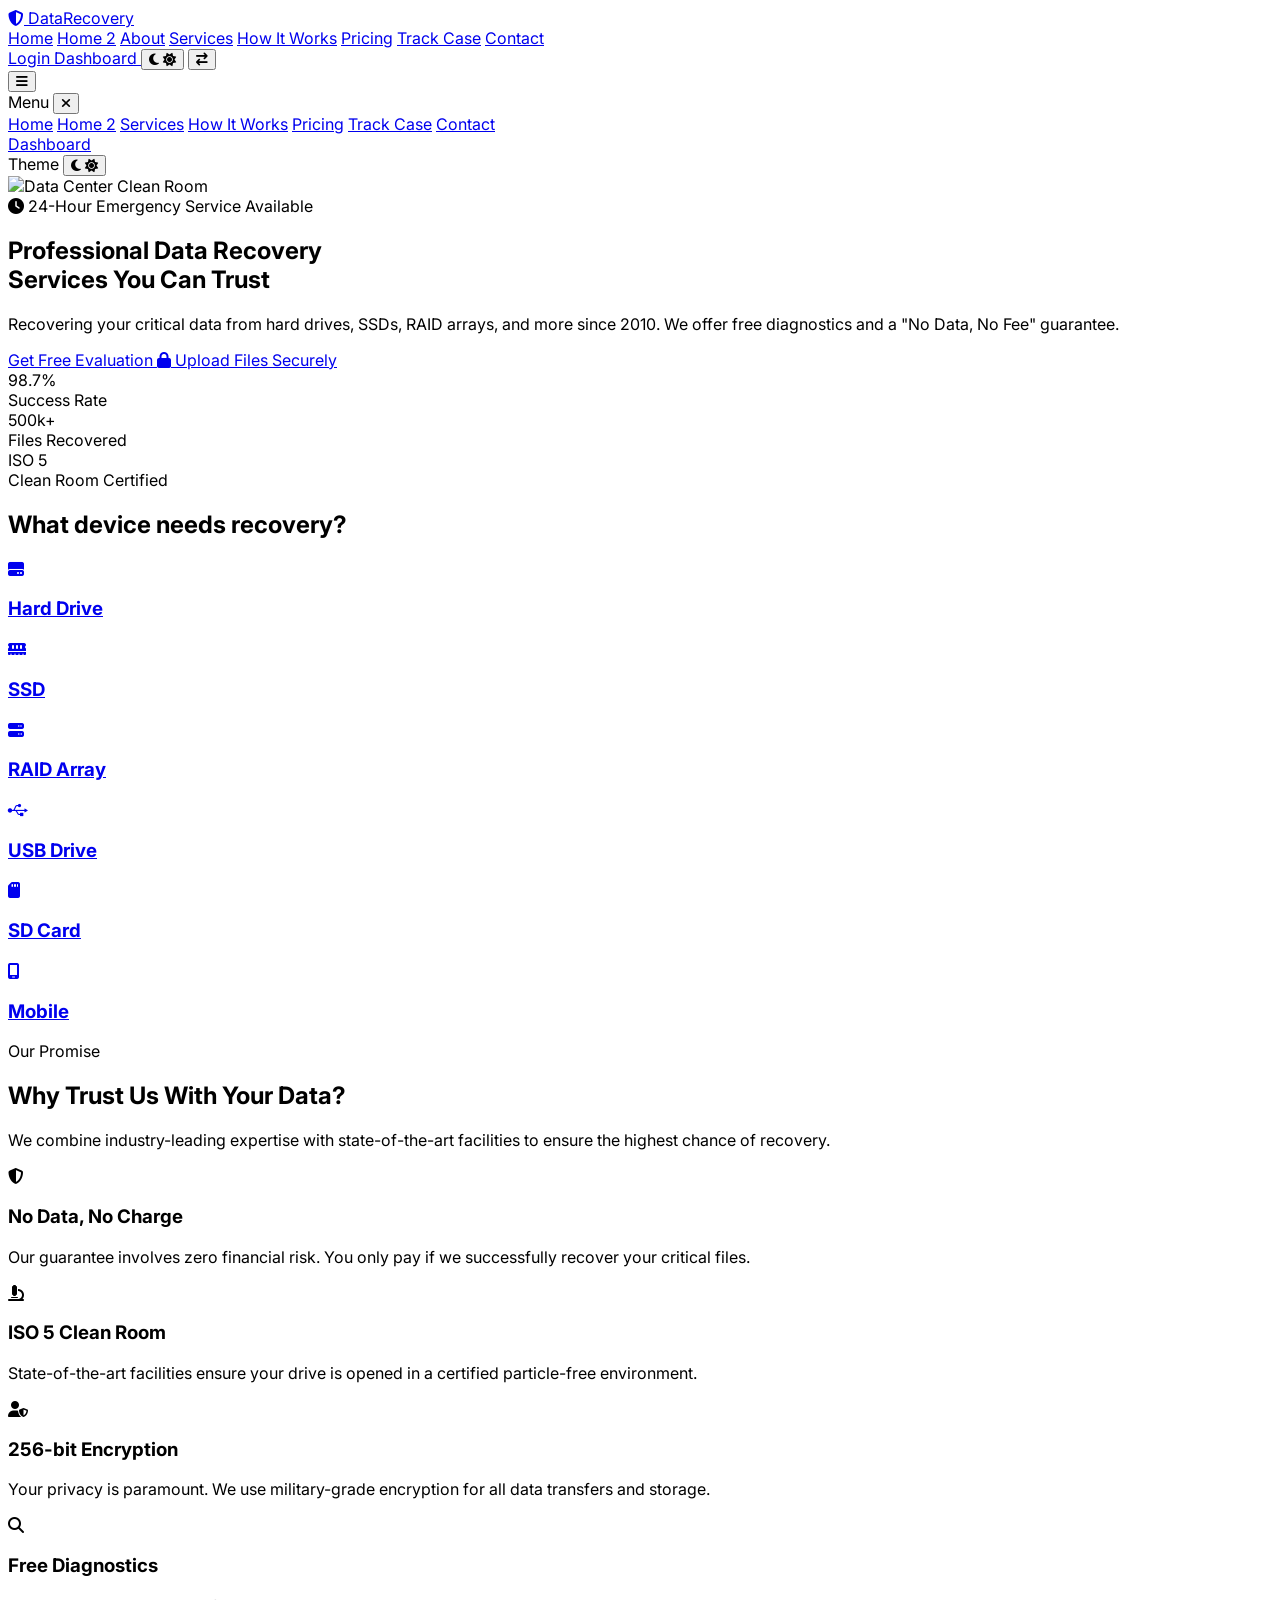
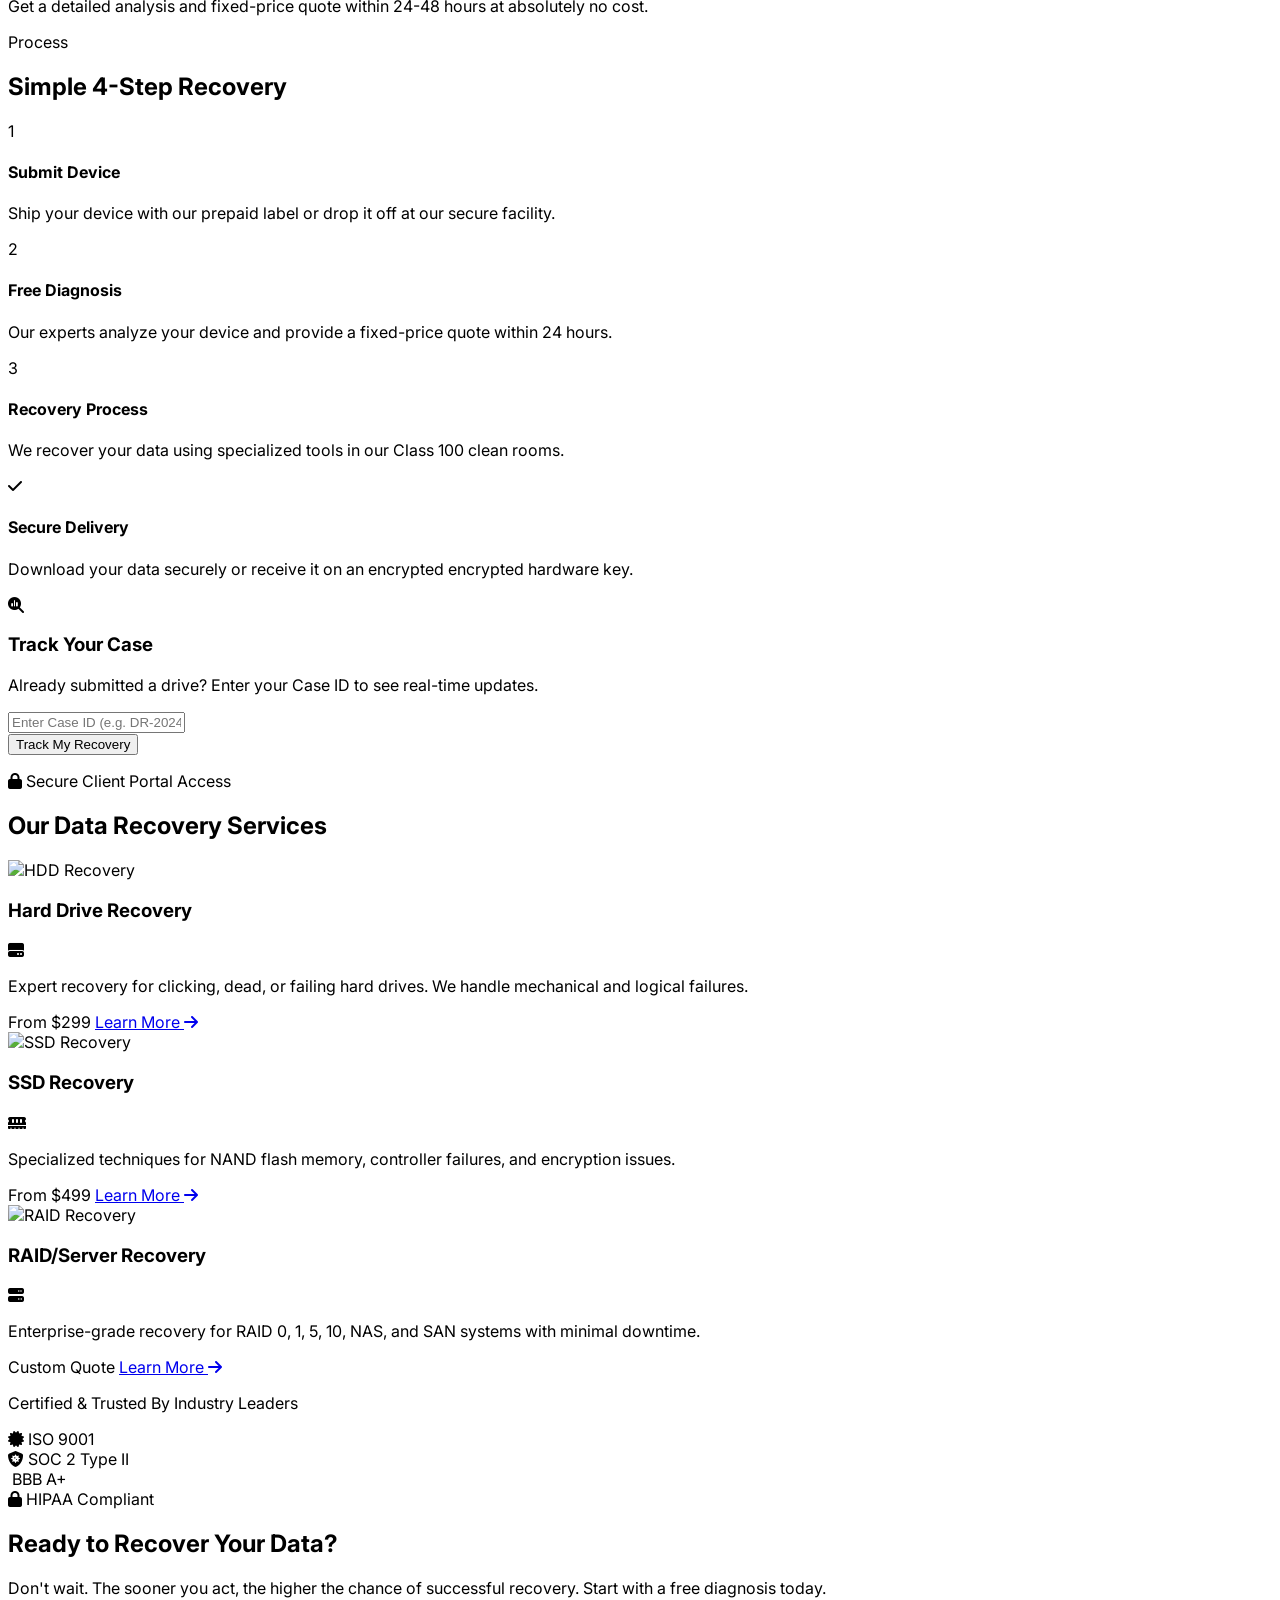
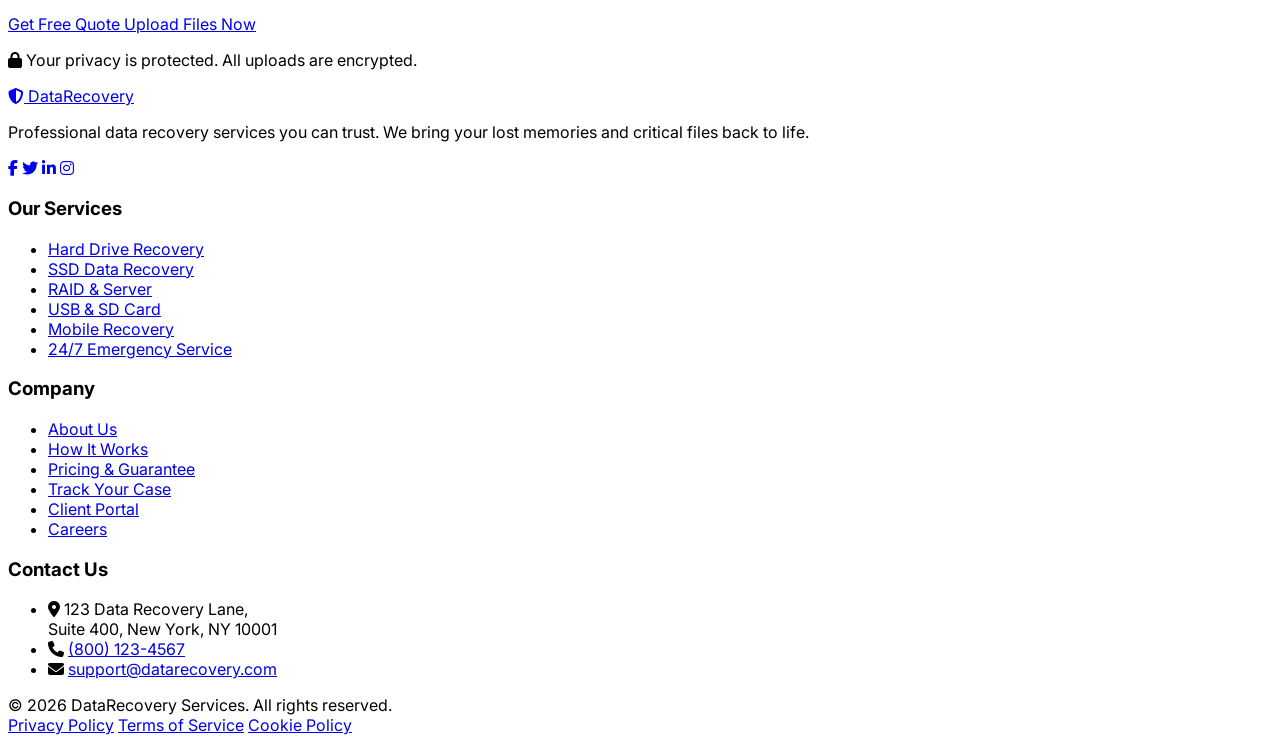
==== commit 276a4c4e: "ss" ====
--- a/index.html
+++ b/index.html
@@ -112,7 +112,7 @@
                 </a>
 
                 <!-- Desktop Nav -->
-                <nav class="hidden lg:flex items-center gap-8 font-medium">
+                <nav class="hidden lg:flex items-center gap-6 font-medium">
                     <a href="index.html" class="text-primary-600 dark:text-blue-400">Home</a>
                     <a href="index-v2.html" class="hover:text-primary-600 dark:hover:text-blue-400 transition">Home
                         2</a>
@@ -145,6 +145,14 @@
                         class="theme-toggle p-2 rounded-full hover:bg-slate-100 dark:hover:bg-slate-800 transition text-slate-600 dark:text-yellow-400">
                         <i class="fa-solid fa-moon dark:hidden"></i>
                         <i class="fa-solid fa-sun hidden dark:block"></i>
+                    </button>
+                    
+                    <!-- RTL Toggle -->
+                    <button
+                        id="rtl-toggle"
+                        class="p-2 rounded-full hover:bg-slate-100 dark:hover:bg-slate-800 transition text-slate-600 dark:text-slate-400"
+                        title="Toggle RTL/LTR">
+                        <i class="fa-solid fa-arrow-right-arrow-left"></i>
                     </button>
                 </div>
 
@@ -686,7 +694,7 @@
             <div
                 class="border-t border-slate-800 pt-8 flex flex-col md:flex-row justify-between items-center gap-4 text-sm">
                 <div class="text-slate-500">
-                    &copy; 2024 DataRecovery Services. All rights reserved.
+                    &copy; 2026 DataRecovery Services. All rights reserved.
                 </div>
                 <div class="flex gap-6">
                     <a href="#" class="hover:text-white transition">Privacy Policy</a>
@@ -699,6 +707,37 @@
 
     <!-- Scripts -->
     <script src="assets/js/main.js"></script>
+    
+    <!-- RTL Toggle Script -->
+    <script>
+        document.addEventListener('DOMContentLoaded', function() {
+            const rtlToggle = document.getElementById('rtl-toggle');
+            const html = document.documentElement;
+            
+            // Load saved RTL preference
+            const savedRTL = localStorage.getItem('rtl-mode');
+            if (savedRTL === 'rtl') {
+                html.setAttribute('dir', 'rtl');
+                html.classList.add('rtl');
+                html.classList.remove('ltr');
+            }
+            
+            rtlToggle.addEventListener('click', function() {
+                const currentDir = html.getAttribute('dir');
+                const newDir = currentDir === 'rtl' ? 'ltr' : 'rtl';
+                
+                html.setAttribute('dir', newDir);
+                html.classList.remove('rtl', 'ltr');
+                html.classList.add(newDir);
+                
+                // Save preference
+                localStorage.setItem('rtl-mode', newDir);
+                
+                // Update button title
+                rtlToggle.setAttribute('title', newDir === 'rtl' ? 'Switch to LTR' : 'Switch to RTL');
+            });
+        });
+    </script>
 </body>
 
 </html>
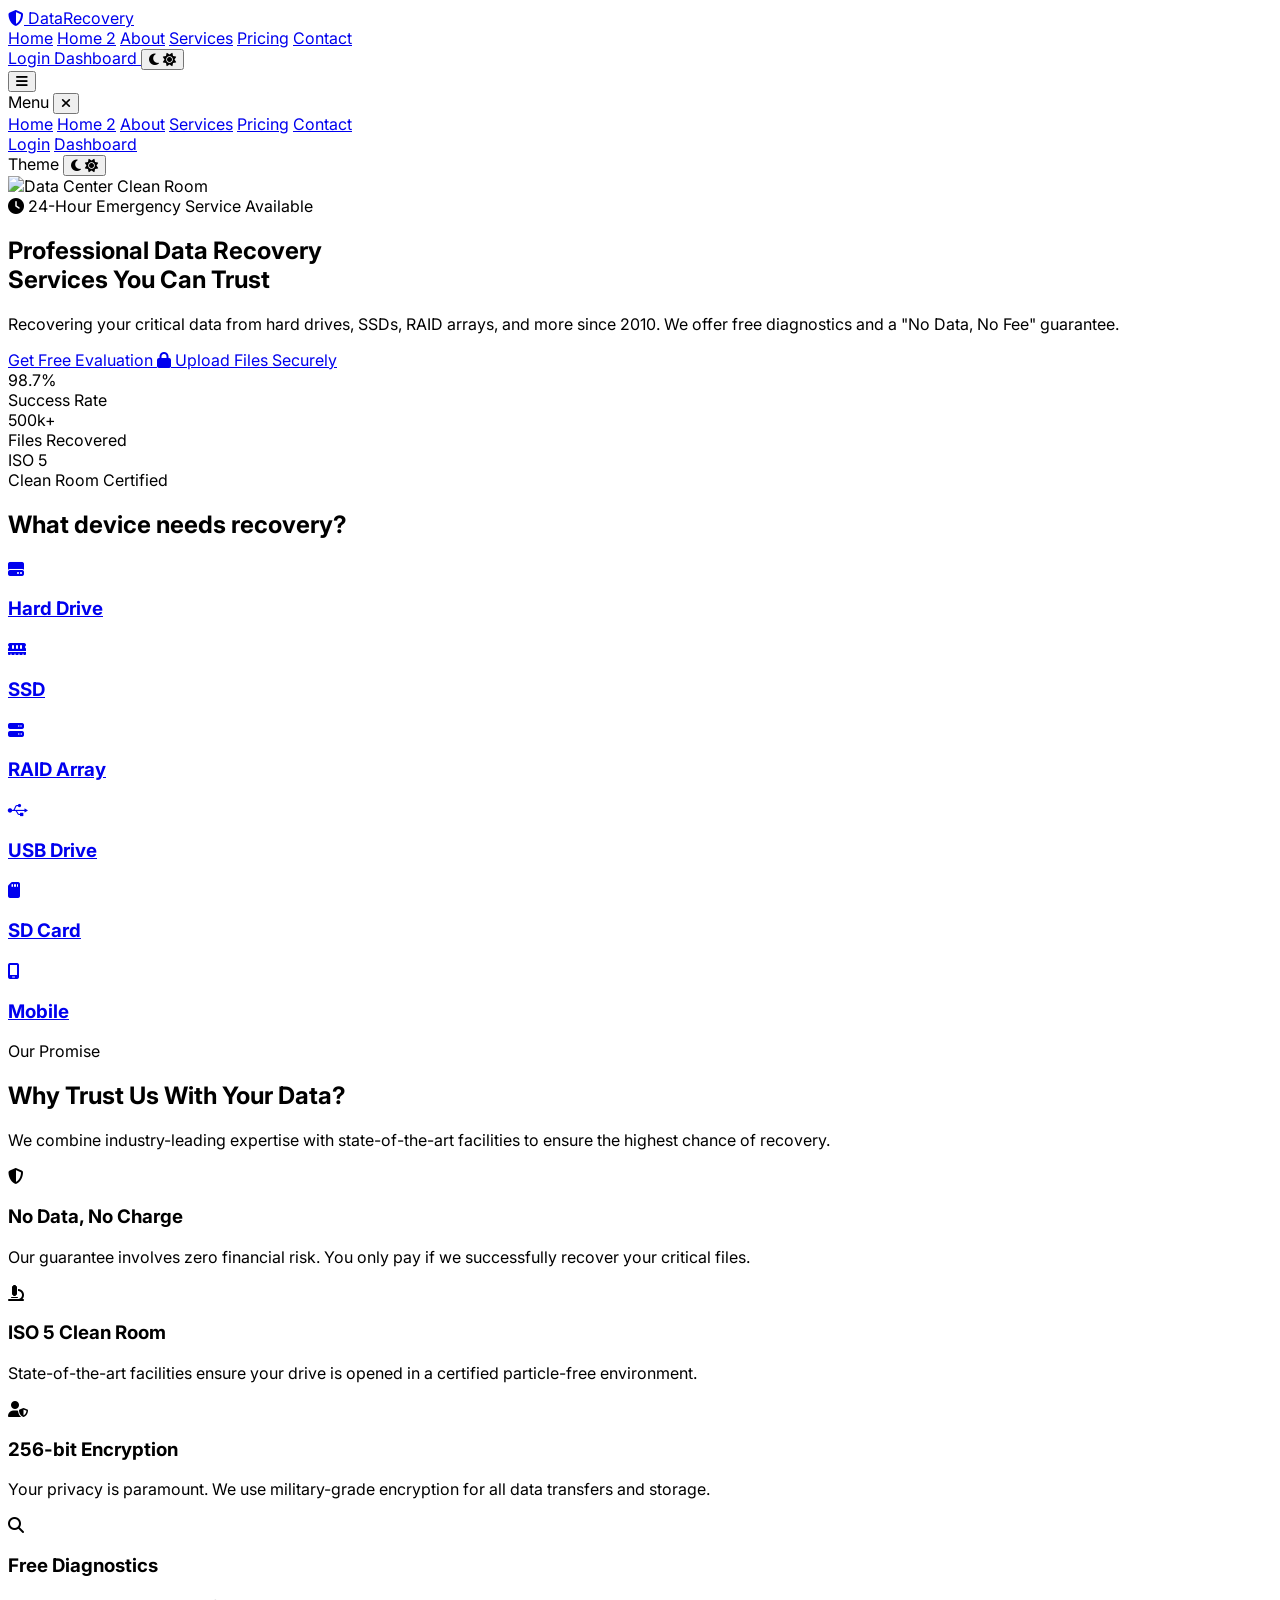
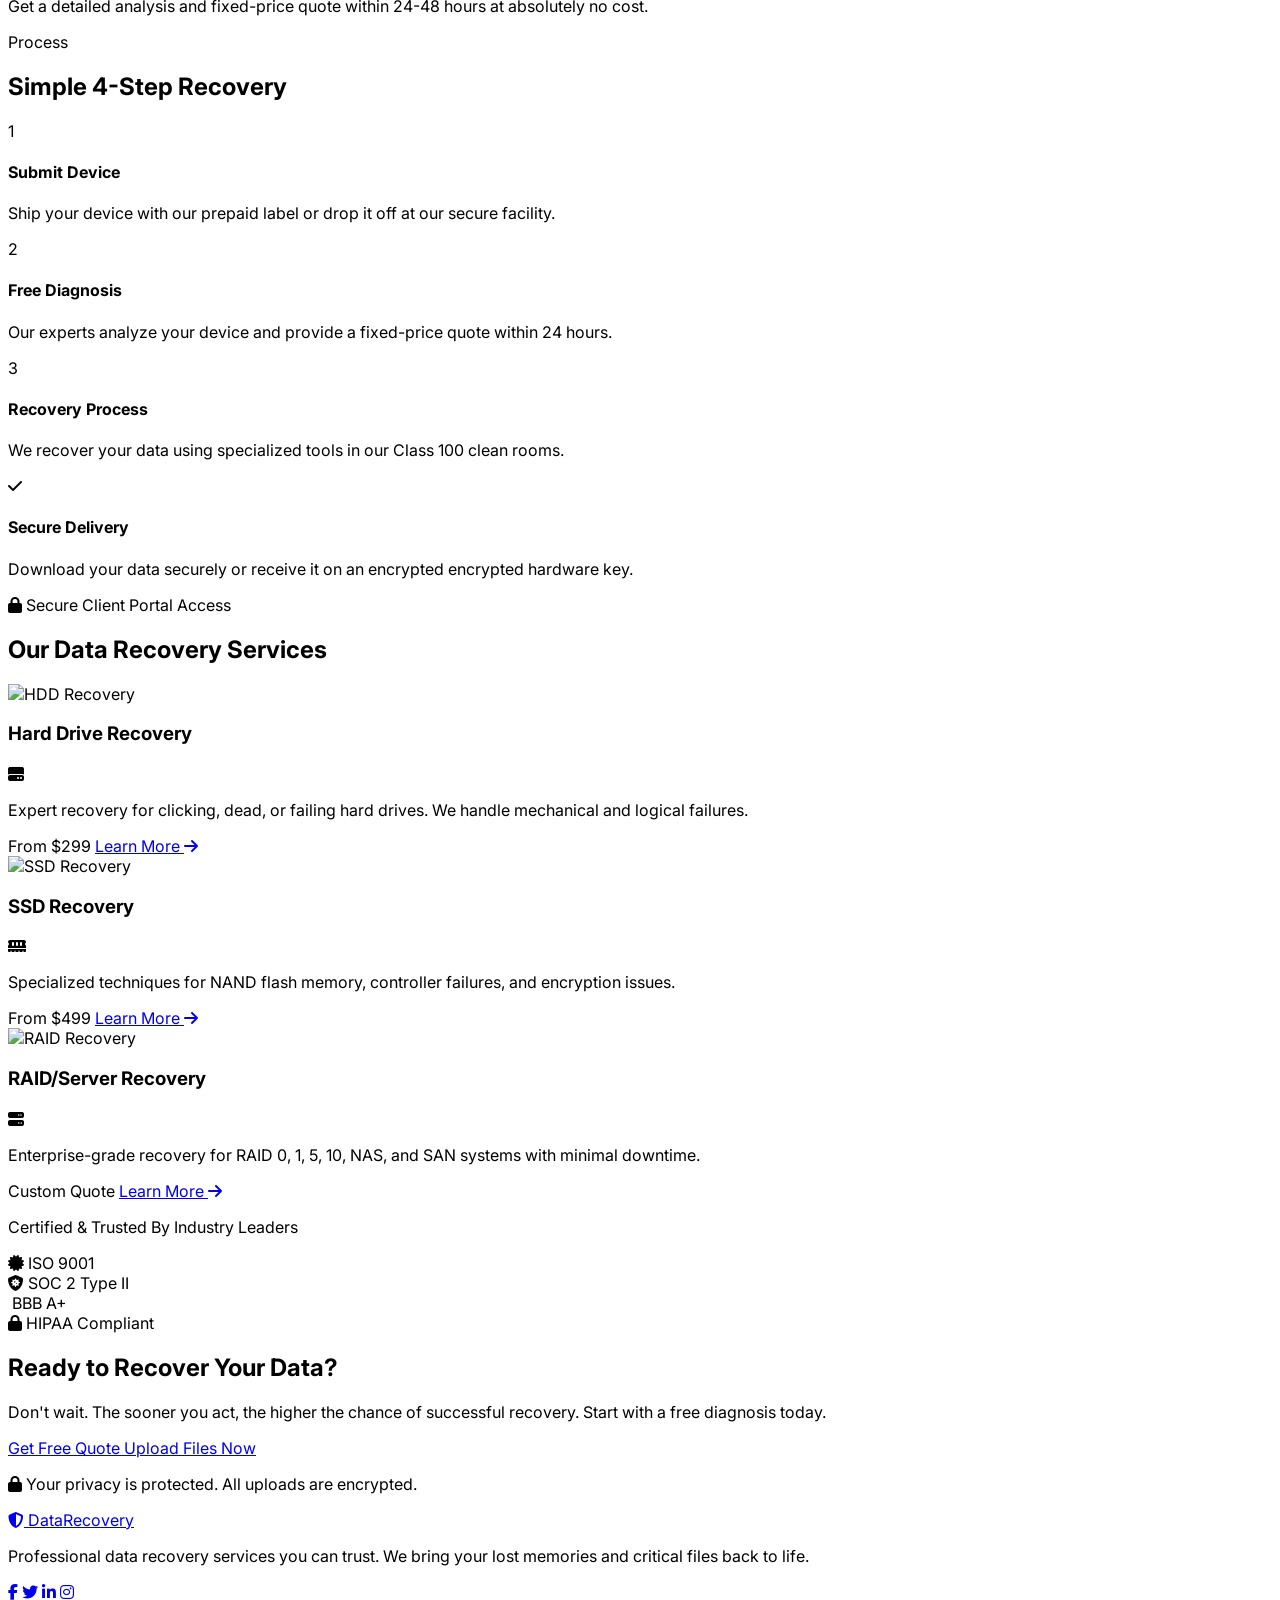
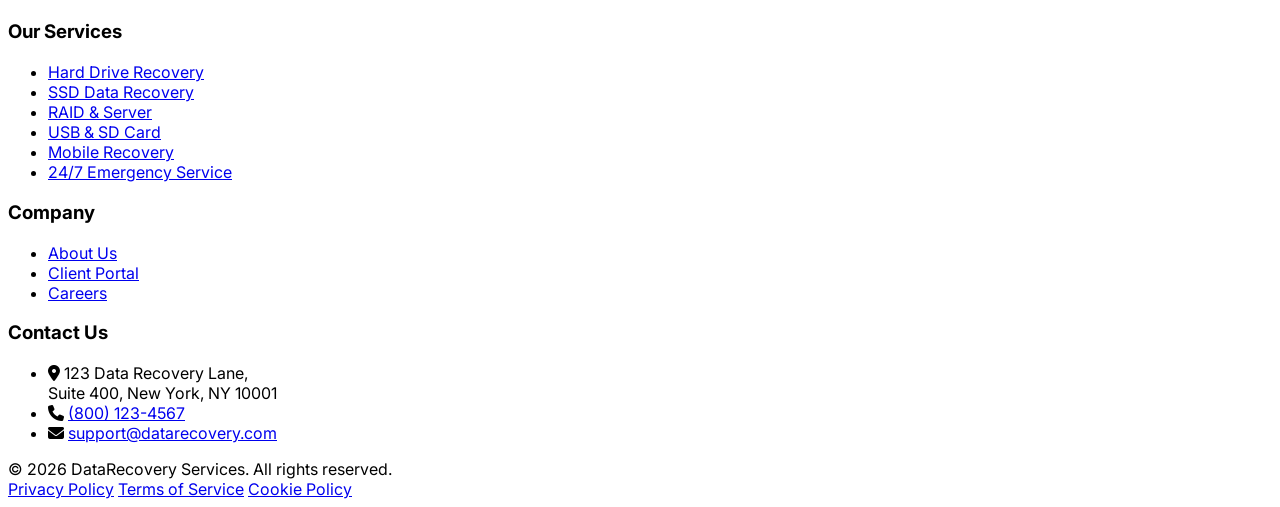
==== commit 2d770569: "xcx" ====
--- a/index.html
+++ b/index.html
@@ -1,5 +1,5 @@
 <!DOCTYPE html>
-<html lang="en" dir="ltr" class="scroll-smooth">
+<html lang="en" class="scroll-smooth">
 
 <head>
     <meta charset="UTF-8">
@@ -50,36 +50,6 @@
                             sm: '640px', md: '768px', lg: '1024px', xl: '1280px', '2xl': '1280px',
                         },
                     },
-                    plugins: [
-                        function({ addUtilities }) {
-                            addUtilities({
-                                '.rtl': {
-                                    'direction': 'rtl',
-                                },
-                                '.ltr': {
-                                    'direction': 'ltr',
-                                },
-                                '.text-right': {
-                                    'text-align': 'right',
-                                },
-                                '.text-left': {
-                                    'text-align': 'left',
-                                },
-                                '.float-right': {
-                                    'float': 'right',
-                                },
-                                '.float-left': {
-                                    'float': 'left',
-                                },
-                                '.ml-auto': {
-                                    'margin-left': 'auto',
-                                },
-                                '.mr-auto': {
-                                    'margin-right': 'auto',
-                                },
-                            })
-                        }
-                    ]
                 }
             }
         }
@@ -119,12 +89,8 @@
                     <a href="about.html" class="hover:text-primary-600 dark:hover:text-blue-400 transition">About</a>
                     <a href="services.html"
                         class="hover:text-primary-600 dark:hover:text-blue-400 transition">Services</a>
-                    <a href="how-it-works.html" class="hover:text-primary-600 dark:hover:text-blue-400 transition">How
-                        It Works</a>
                     <a href="pricing.html"
                         class="hover:text-primary-600 dark:hover:text-blue-400 transition">Pricing</a>
-                    <a href="track-case.html" class="hover:text-primary-600 dark:hover:text-blue-400 transition">Track
-                        Case</a>
                     <a href="contact.html"
                         class="hover:text-primary-600 dark:hover:text-blue-400 transition">Contact</a>
                 </nav>
@@ -146,14 +112,7 @@
                         <i class="fa-solid fa-moon dark:hidden"></i>
                         <i class="fa-solid fa-sun hidden dark:block"></i>
                     </button>
-                    
-                    <!-- RTL Toggle -->
-                    <button
-                        id="rtl-toggle"
-                        class="p-2 rounded-full hover:bg-slate-100 dark:hover:bg-slate-800 transition text-slate-600 dark:text-slate-400"
-                        title="Toggle RTL/LTR">
-                        <i class="fa-solid fa-arrow-right-arrow-left"></i>
-                    </button>
+
                 </div>
 
                 <!-- Mobile Menu Button -->
@@ -177,13 +136,14 @@
             <nav class="flex flex-col gap-4 text-lg font-medium dark:text-slate-200">
                 <a href="index.html" class="text-primary-600 dark:text-blue-400">Home</a>
                 <a href="index-v2.html">Home 2</a>
+                <a href="about.html">About</a>
                 <a href="services.html">Services</a>
-                <a href="how-it-works.html">How It Works</a>
                 <a href="pricing.html">Pricing</a>
-                <a href="track-case.html">Track Case</a>
                 <a href="contact.html">Contact</a>
             </nav>
             <div class="mt-auto flex flex-col gap-3">
+                <a href="login.html"
+                    class="w-full text-center border border-primary-600 text-primary-600 py-3 rounded-lg font-bold hover:bg-primary-50 transition">Login</a>
                 <a href="dashboard-client.html"
                     class="w-full text-center bg-primary-700 text-white py-3 rounded-lg shadow-md font-bold">Dashboard</a>
                 <div class="flex justify-between items-center mt-4 pt-4 border-t dark:border-slate-700">
@@ -345,8 +305,10 @@
                         class="w-12 h-12 bg-emerald-100 dark:bg-emerald-900/20 text-emerald-600 rounded-lg flex items-center justify-center mb-6">
                         <i class="fa-solid fa-shield-halved text-xl"></i>
                     </div>
-                    <h3 class="text-xl font-bold text-slate-900 dark:text-white mb-2 text-center">No Data, No Charge</h3>
-                    <p class="text-slate-600 dark:text-slate-400 text-center">Our guarantee involves zero financial risk. You only
+                    <h3 class="text-xl font-bold text-slate-900 dark:text-white mb-2 text-center">No Data, No Charge
+                    </h3>
+                    <p class="text-slate-600 dark:text-slate-400 text-center">Our guarantee involves zero financial
+                        risk. You only
                         pay if we successfully recover your critical files.</p>
                 </div>
 
@@ -358,7 +320,8 @@
                         <i class="fa-solid fa-microscope text-xl"></i>
                     </div>
                     <h3 class="text-xl font-bold text-slate-900 dark:text-white mb-2 text-center">ISO 5 Clean Room</h3>
-                    <p class="text-slate-600 dark:text-slate-400 text-center">State-of-the-art facilities ensure your drive is
+                    <p class="text-slate-600 dark:text-slate-400 text-center">State-of-the-art facilities ensure your
+                        drive is
                         opened in a certified particle-free environment.</p>
                 </div>
 
@@ -369,8 +332,10 @@
                         class="w-12 h-12 bg-indigo-100 dark:bg-indigo-900/20 text-indigo-600 rounded-lg flex items-center justify-center mb-6">
                         <i class="fa-solid fa-user-shield text-xl"></i>
                     </div>
-                    <h3 class="text-xl font-bold text-slate-900 dark:text-white mb-2 text-center">256-bit Encryption</h3>
-                    <p class="text-slate-600 dark:text-slate-400 text-center">Your privacy is paramount. We use military-grade
+                    <h3 class="text-xl font-bold text-slate-900 dark:text-white mb-2 text-center">256-bit Encryption
+                    </h3>
+                    <p class="text-slate-600 dark:text-slate-400 text-center">Your privacy is paramount. We use
+                        military-grade
                         encryption for all data transfers and storage.</p>
                 </div>
 
@@ -382,7 +347,8 @@
                         <i class="fa-solid fa-magnifying-glass text-xl"></i>
                     </div>
                     <h3 class="text-xl font-bold text-slate-900 dark:text-white mb-2 text-center">Free Diagnostics</h3>
-                    <p class="text-slate-600 dark:text-slate-400 text-center">Get a detailed analysis and fixed-price quote within
+                    <p class="text-slate-600 dark:text-slate-400 text-center">Get a detailed analysis and fixed-price
+                        quote within
                         24-48 hours at absolutely no cost.</p>
                 </div>
             </div>
@@ -438,7 +404,8 @@
                         <div class="flex gap-4">
                             <div
                                 class="flex-shrink-0 w-10 h-10 rounded-full bg-emerald-900/50 border border-emerald-500 text-emerald-400 font-bold flex items-center justify-center">
-                                <i class="fa-solid fa-check"></i></div>
+                                <i class="fa-solid fa-check"></i>
+                            </div>
                             <div>
                                 <h4 class="text-xl font-bold text-emerald-400">Secure Delivery</h4>
                                 <p class="text-slate-400 text-sm mt-1">Download your data securely or receive it on an
@@ -448,37 +415,13 @@
                     </div>
                 </div>
 
-                <!-- Right: Tracking Teaser -->
-                <div class="lg:w-1/2 w-full">
-                    <div class="bg-white/10 backdrop-blur-md rounded-2xl p-8 border border-white/10 shadow-2xl">
-                        <div class="text-center mb-8">
-                            <div
-                                class="w-16 h-16 bg-blue-500 rounded-full flex items-center justify-center mx-auto mb-4 animate-pulse">
-                                <i class="fa-solid fa-magnifying-glass-chart text-2xl text-white"></i>
-                            </div>
-                            <h3 class="text-2xl font-bold">Track Your Case</h3>
-                            <p class="text-slate-300 mt-2">Already submitted a drive? Enter your Case ID to see
-                                real-time updates.</p>
-                        </div>
-
-                        <form action="track-case.html" class="flex flex-col gap-4">
-                            <div>
-                                <label for="case-id" class="sr-only">Case ID</label>
-                                <input type="text" id="case-id" placeholder="Enter Case ID (e.g. DR-2024-X)"
-                                    class="w-full bg-slate-800 border border-slate-600 rounded-lg px-4 py-3 text-white placeholder-slate-400 focus:outline-none focus:border-primary-500 focus:ring-1 focus:ring-primary-500">
-                            </div>
-                            <button type="submit"
-                                class="w-full bg-primary-600 hover:bg-primary-700 text-white font-bold py-3 rounded-lg transition shadow-lg">
-                                Track My Recovery
-                            </button>
-                        </form>
-
-                        <div class="mt-6 text-center text-sm text-slate-400">
-                            <p><i class="fa-solid fa-lock mr-1"></i> Secure Client Portal Access</p>
-                        </div>
-                    </div>
-                </div>
-            </div>
+
+                <div class="mt-6 text-center text-sm text-slate-400">
+                    <p><i class="fa-solid fa-lock mr-1"></i> Secure Client Portal Access</p>
+                </div>
+            </div>
+        </div>
+        </div>
         </div>
     </section>
 
@@ -660,10 +603,6 @@
                     <h3 class="text-white font-bold text-lg mb-6">Company</h3>
                     <ul class="space-y-3">
                         <li><a href="about.html" class="hover:text-primary-400 transition">About Us</a></li>
-                        <li><a href="how-it-works.html" class="hover:text-primary-400 transition">How It Works</a></li>
-                        <li><a href="pricing.html" class="hover:text-primary-400 transition">Pricing & Guarantee</a>
-                        </li>
-                        <li><a href="track-case.html" class="hover:text-primary-400 transition">Track Your Case</a></li>
                         <li><a href="dashboard-client.html" class="hover:text-primary-400 transition">Client Portal</a>
                         </li>
                         <li><a href="#" class="hover:text-primary-400 transition">Careers</a></li>
@@ -707,37 +646,7 @@
 
     <!-- Scripts -->
     <script src="assets/js/main.js"></script>
-    
-    <!-- RTL Toggle Script -->
-    <script>
-        document.addEventListener('DOMContentLoaded', function() {
-            const rtlToggle = document.getElementById('rtl-toggle');
-            const html = document.documentElement;
-            
-            // Load saved RTL preference
-            const savedRTL = localStorage.getItem('rtl-mode');
-            if (savedRTL === 'rtl') {
-                html.setAttribute('dir', 'rtl');
-                html.classList.add('rtl');
-                html.classList.remove('ltr');
-            }
-            
-            rtlToggle.addEventListener('click', function() {
-                const currentDir = html.getAttribute('dir');
-                const newDir = currentDir === 'rtl' ? 'ltr' : 'rtl';
-                
-                html.setAttribute('dir', newDir);
-                html.classList.remove('rtl', 'ltr');
-                html.classList.add(newDir);
-                
-                // Save preference
-                localStorage.setItem('rtl-mode', newDir);
-                
-                // Update button title
-                rtlToggle.setAttribute('title', newDir === 'rtl' ? 'Switch to LTR' : 'Switch to RTL');
-            });
-        });
-    </script>
+
 </body>
 
 </html>
--- a/assets/css/style.css
+++ b/assets/css/style.css
@@ -47,7 +47,7 @@
 @keyframes fadeIn {
     from {
         opacity: 0;
-        transform: translateY(10px);
+        transform: translateY(20px);
     }
 
     to {
@@ -56,8 +56,22 @@
     }
 }
 
+@keyframes slowZoom {
+    from {
+        transform: scale(1);
+    }
+
+    to {
+        transform: scale(1.1);
+    }
+}
+
 .animate-fade-in {
-    animation: fadeIn 0.5s ease-out forwards;
+    animation: fadeIn 0.8s cubic-bezier(0.16, 1, 0.3, 1) forwards;
+}
+
+.animate-slow-zoom {
+    animation: slowZoom 20s linear infinite alternate;
 }
 
 .delay-100 {
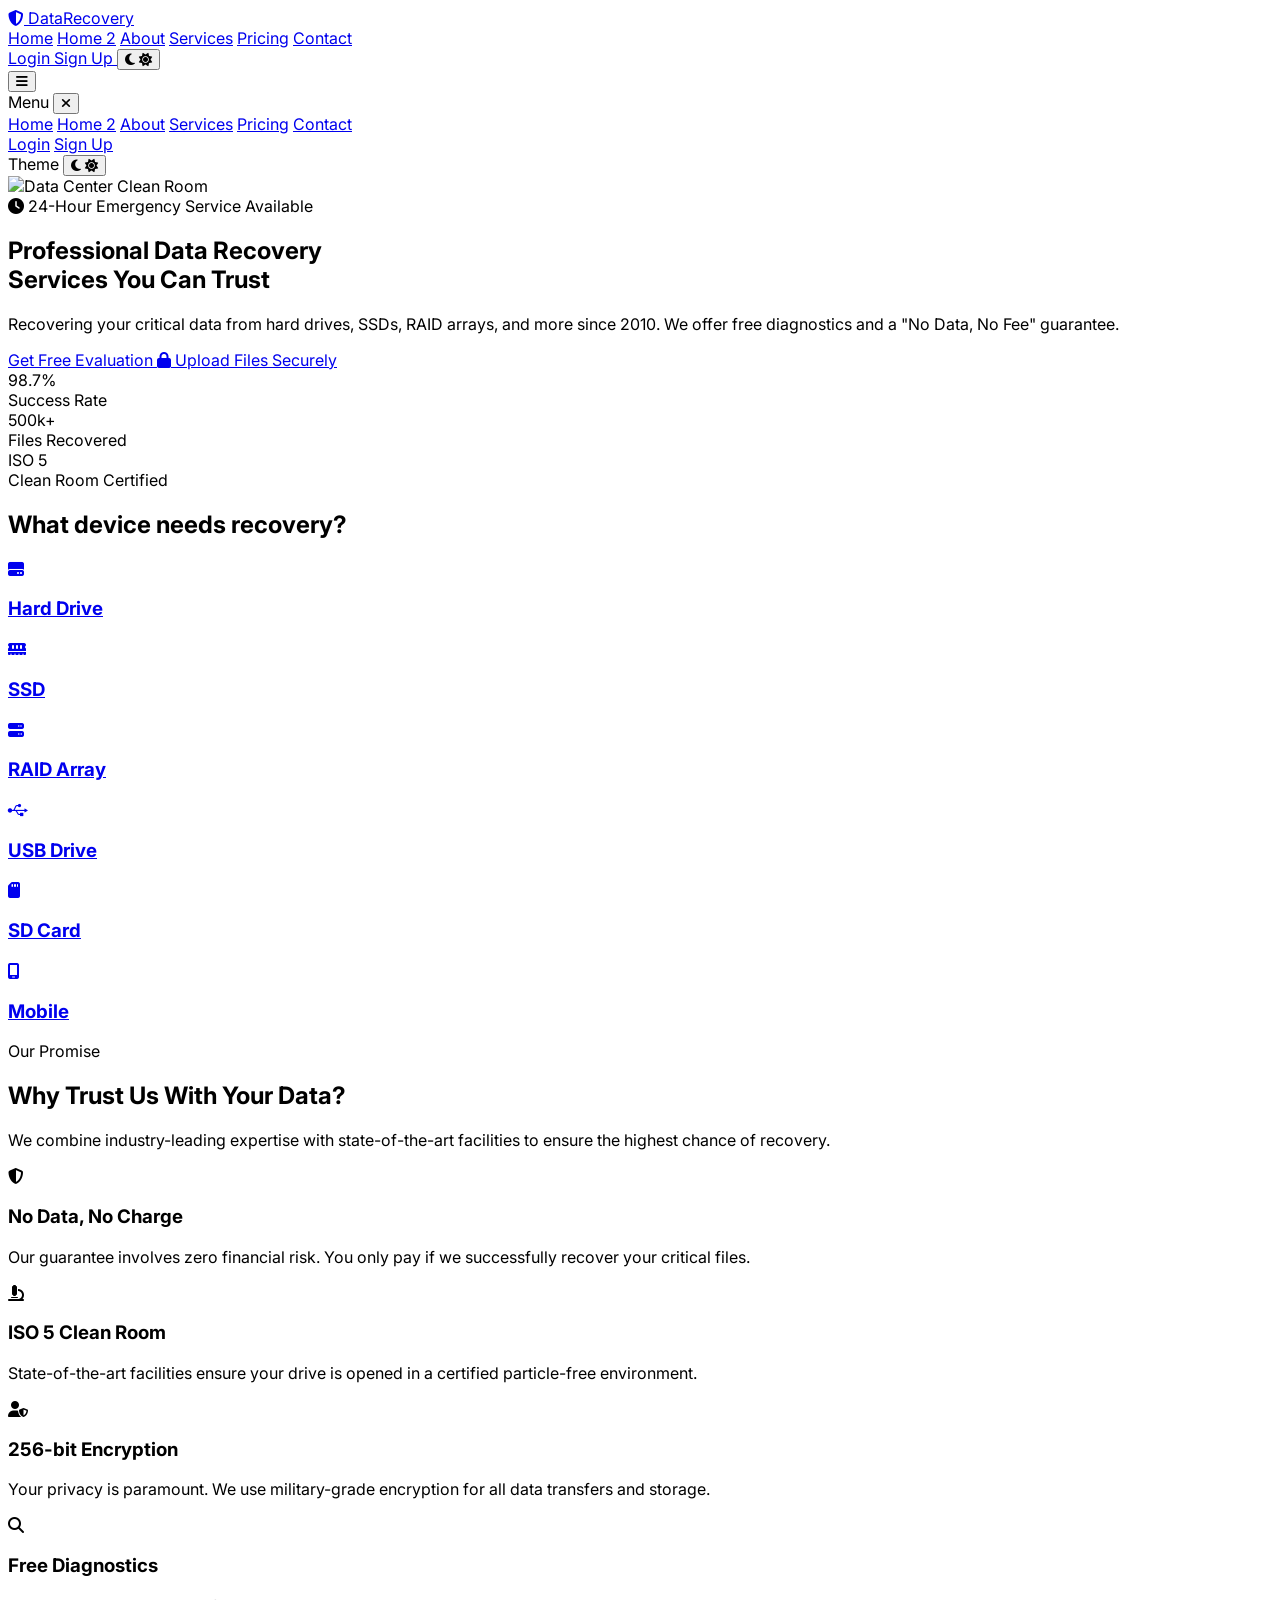
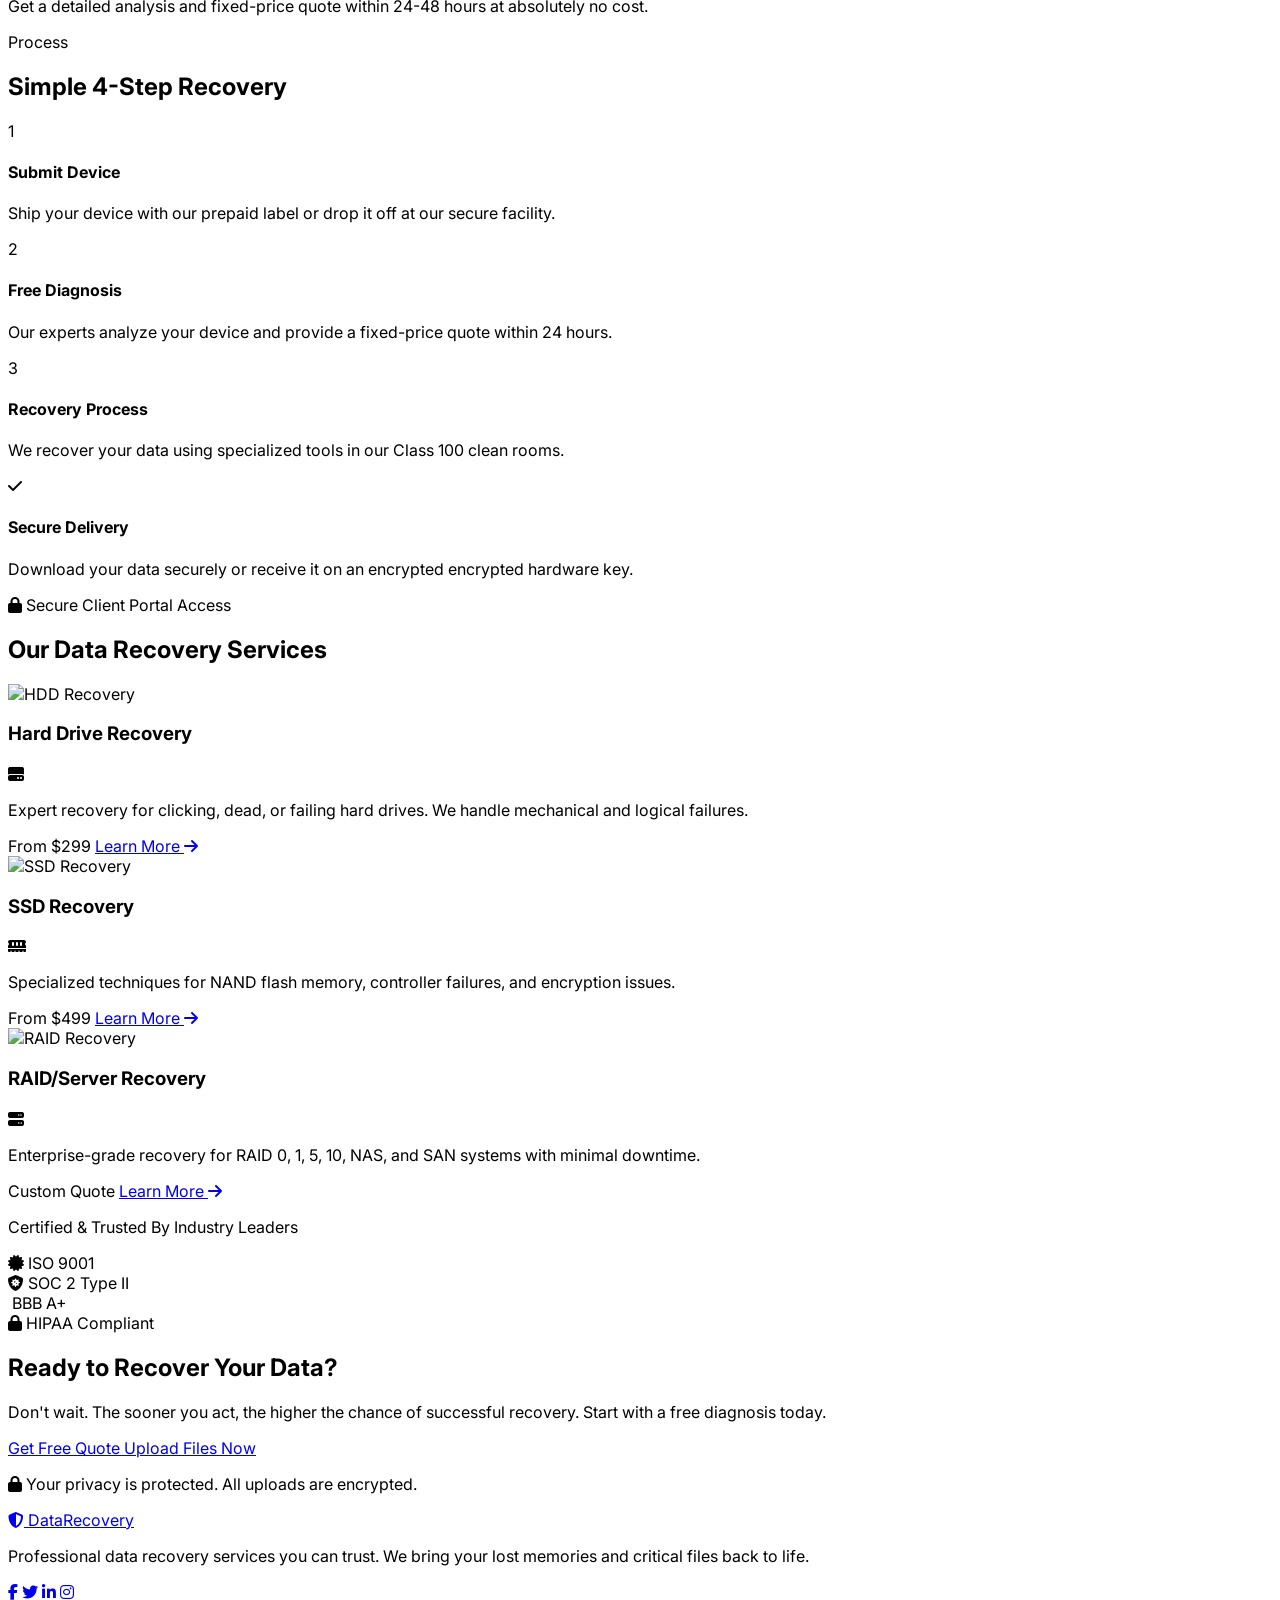
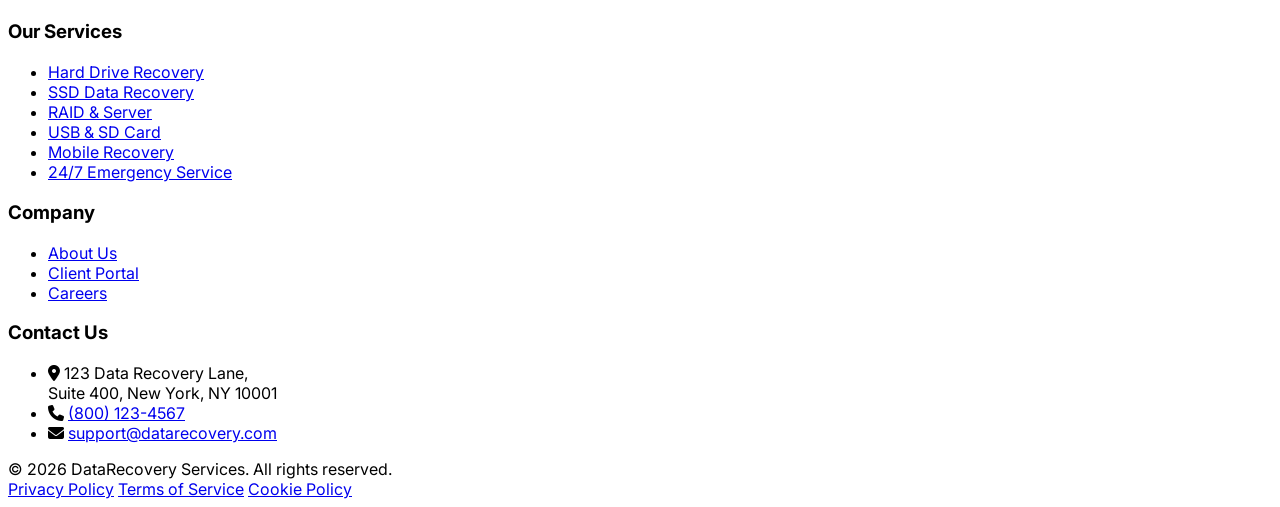
==== commit 10395c59: "q" ====
--- a/index.html
+++ b/index.html
@@ -101,9 +101,9 @@
                         class="border border-primary-600 text-primary-600 hover:bg-primary-600 hover:text-white px-5 py-2 rounded-lg shadow-md hover:shadow-lg transition text-sm font-bold">
                         Login
                     </a>
-                    <a href="dashboard-client.html"
+                    <a href="register.html"
                         class="bg-primary-700 hover:bg-primary-800 text-white px-5 py-2 rounded-lg shadow-md hover:shadow-lg transition text-sm font-bold">
-                        Dashboard
+                        Sign Up
                     </a>
 
                     <!-- Dark Mode Toggle -->
@@ -144,8 +144,8 @@
             <div class="mt-auto flex flex-col gap-3">
                 <a href="login.html"
                     class="w-full text-center border border-primary-600 text-primary-600 py-3 rounded-lg font-bold hover:bg-primary-50 transition">Login</a>
-                <a href="dashboard-client.html"
-                    class="w-full text-center bg-primary-700 text-white py-3 rounded-lg shadow-md font-bold">Dashboard</a>
+                <a href="register.html"
+                    class="w-full text-center bg-primary-700 text-white py-3 rounded-lg shadow-md font-bold">Sign Up</a>
                 <div class="flex justify-between items-center mt-4 pt-4 border-t dark:border-slate-700">
                     <span class="text-sm text-slate-500">Theme</span>
                     <button class="theme-toggle p-2 bg-slate-100 dark:bg-slate-800 rounded-full">
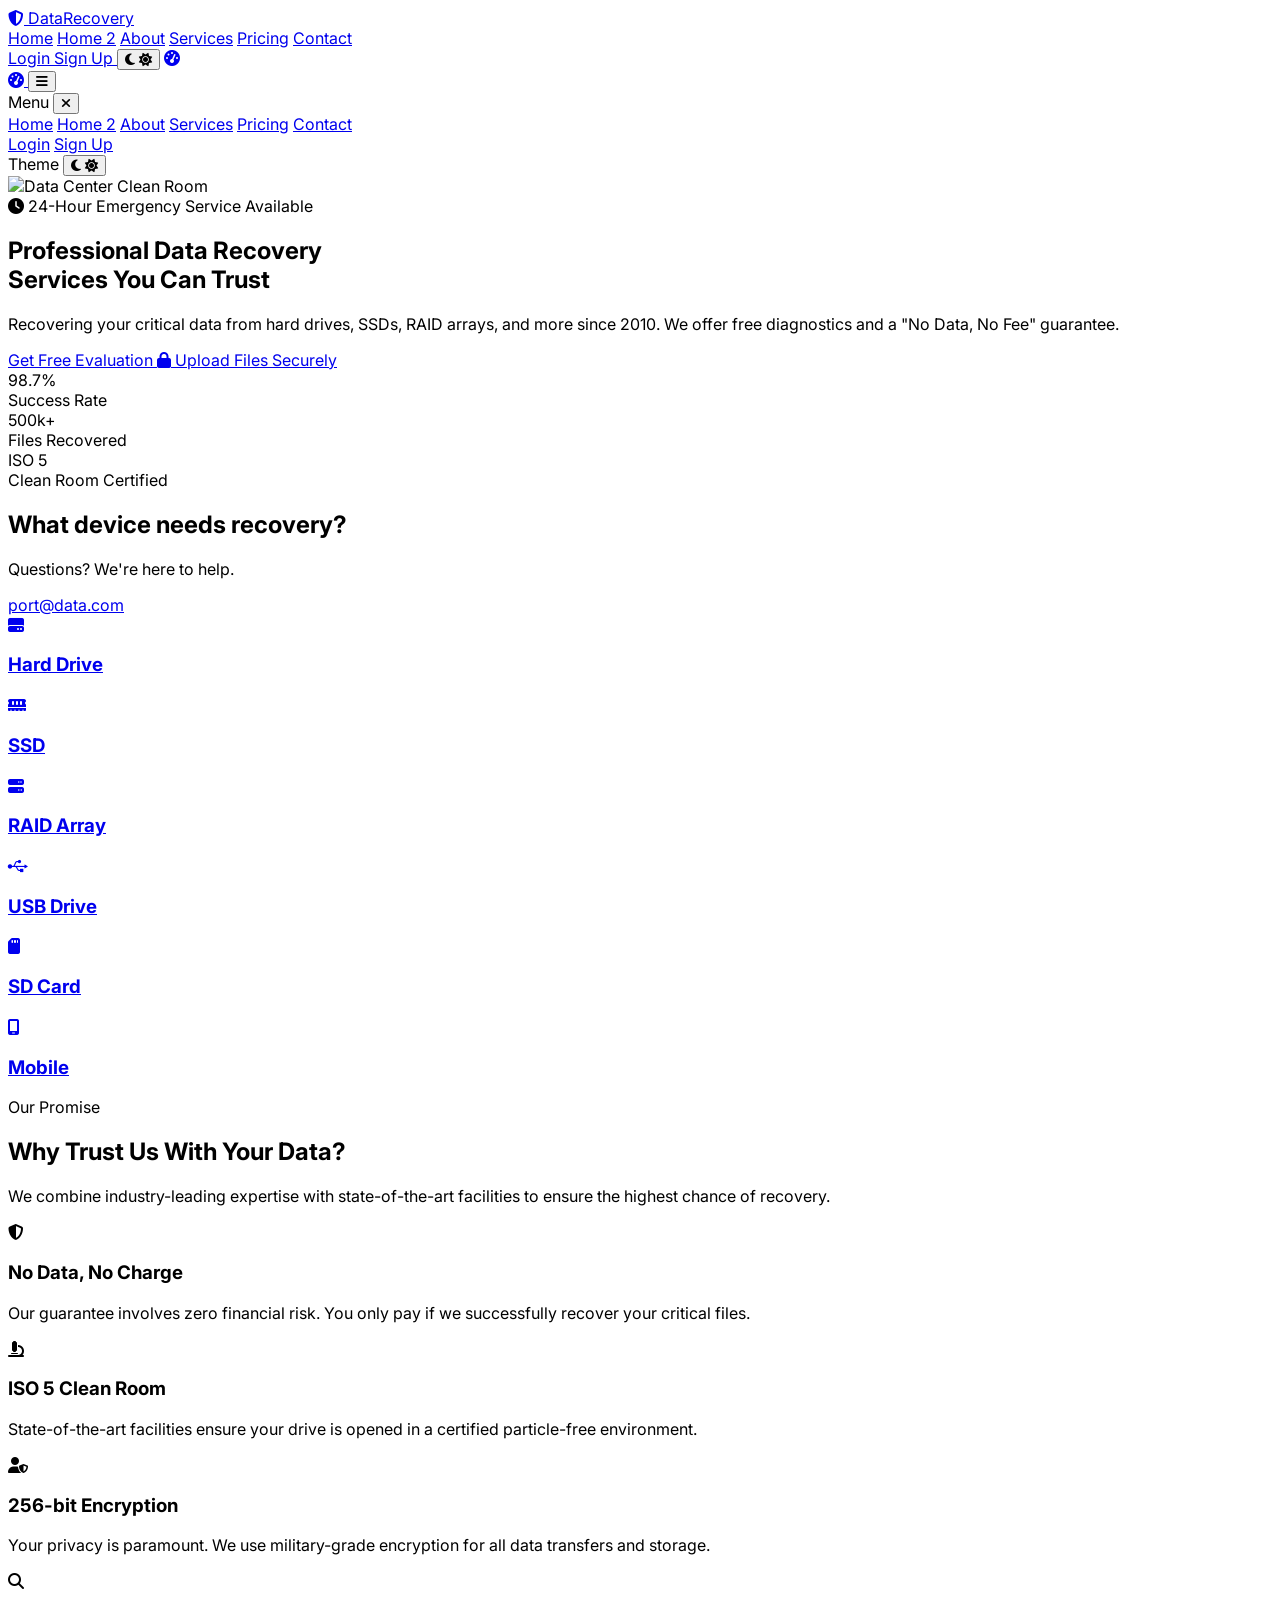
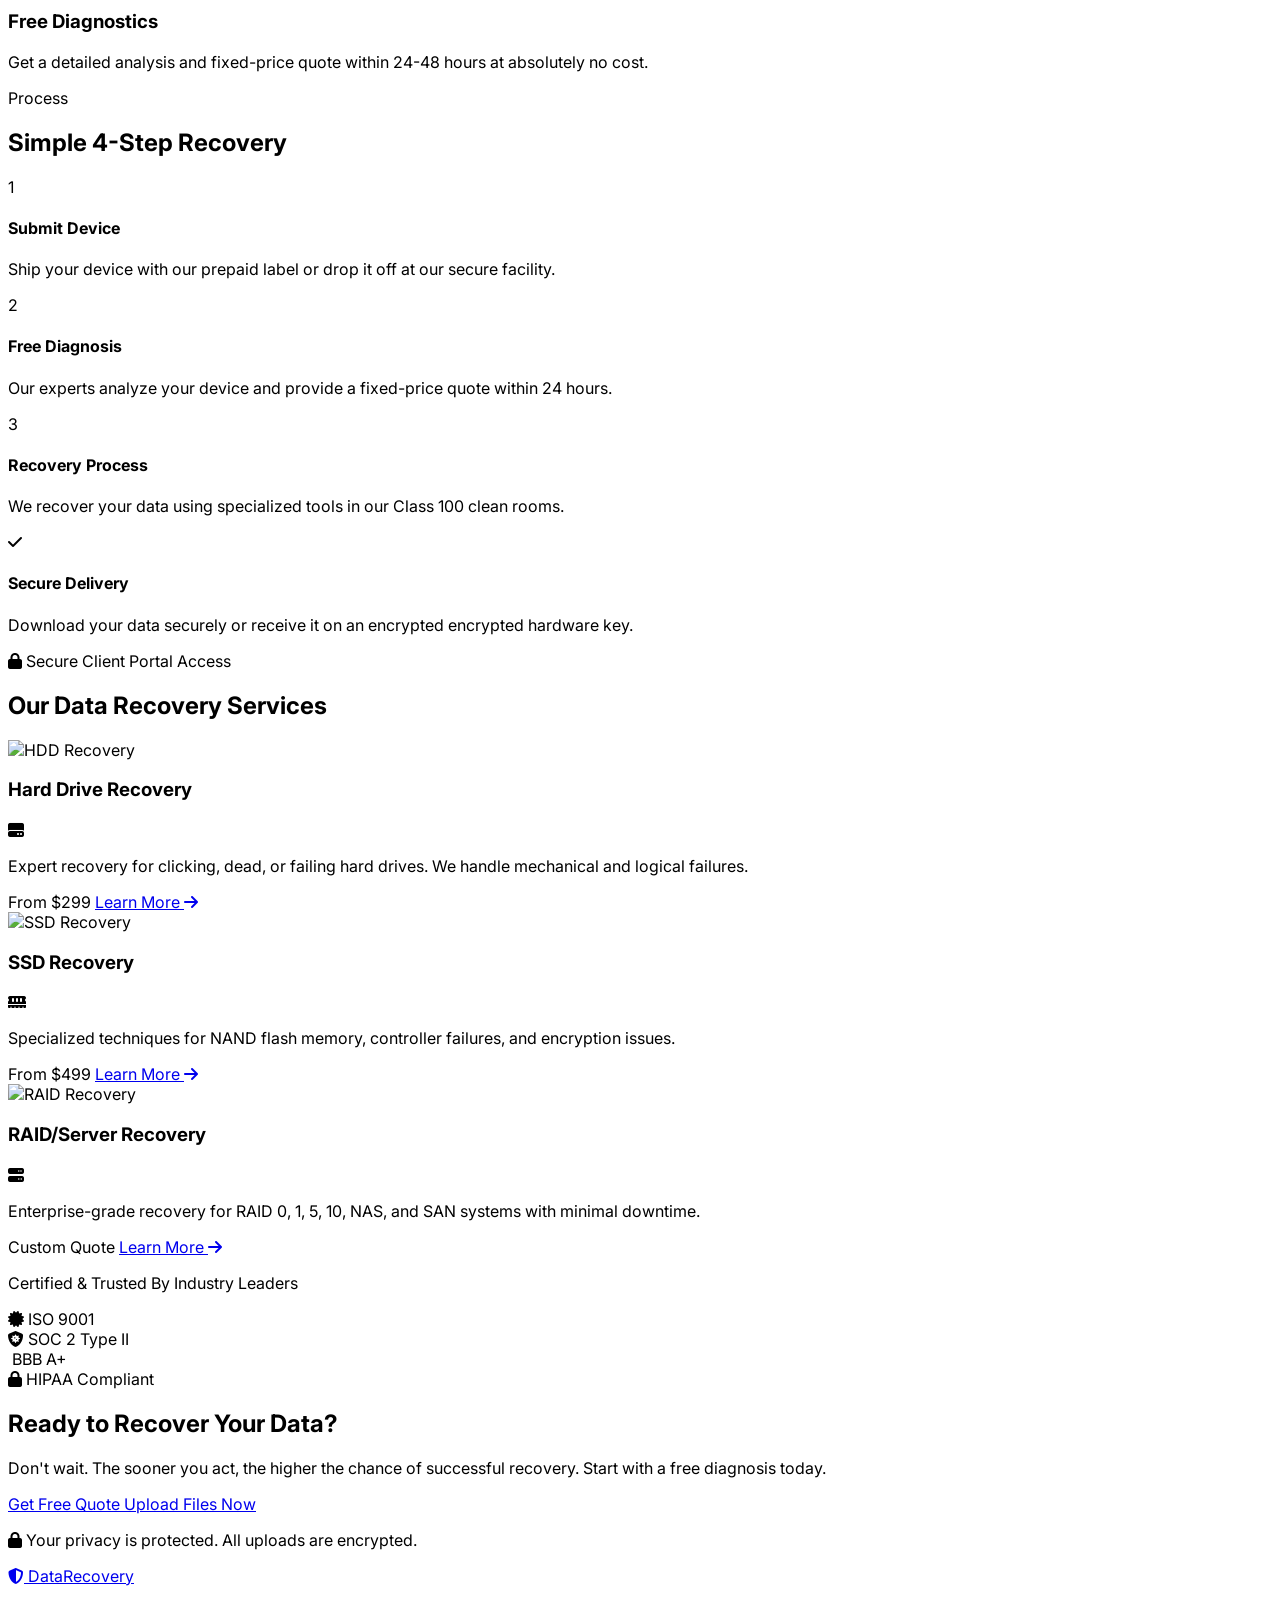
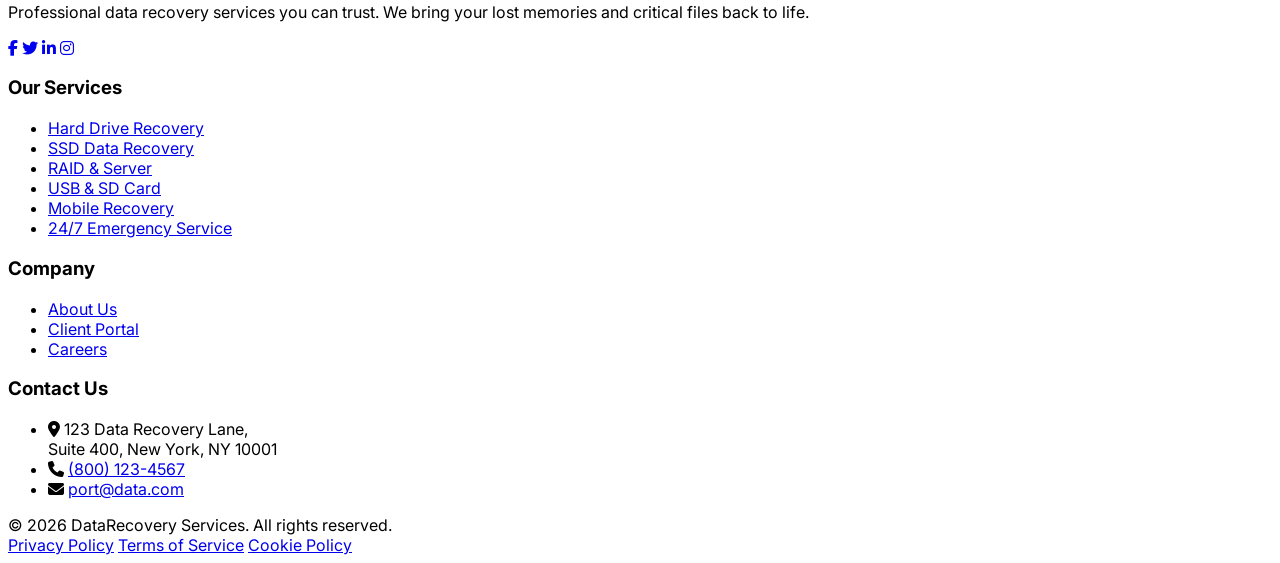
==== commit 0183b80a: "sdv" ====
--- a/index.html
+++ b/index.html
@@ -113,12 +113,23 @@
                         <i class="fa-solid fa-sun hidden dark:block"></i>
                     </button>
 
-                </div>
-
-                <!-- Mobile Menu Button -->
-                <button id="mobile-menu-btn" class="lg:hidden text-2xl text-slate-700 dark:text-white">
-                    <i class="fa-solid fa-bars"></i>
-                </button>
+                    <!-- Dashboard Icon -->
+                    <a href="dashboard-client.html"
+                        class="p-2 text-slate-600 dark:text-blue-400 hover:text-primary-600 transition"
+                        title="Dashboard">
+                        <i class="fa-solid fa-gauge-high text-xl"></i>
+                    </a>
+                </div>
+
+                <!-- Mobile Activities -->
+                <div class="flex items-center gap-2 lg:hidden">
+                    <a href="dashboard-client.html" class="p-2 text-slate-700 dark:text-white" title="Dashboard">
+                        <i class="fa-solid fa-gauge-high text-xl"></i>
+                    </a>
+                    <button id="mobile-menu-btn" class="text-2xl text-slate-700 dark:text-white">
+                        <i class="fa-solid fa-bars"></i>
+                    </button>
+                </div>
             </div>
         </div>
     </header>
@@ -220,6 +231,12 @@
             <div class="text-center mb-12">
                 <h2 class="text-3xl font-bold text-slate-900 dark:text-white mb-4">What device needs recovery?</h2>
                 <div class="w-16 h-1 bg-primary-600 mx-auto rounded"></div>
+            </div>
+
+            <div class="mt-20 border-t border-slate-200 dark:border-slate-800 pt-10 text-center">
+                <p class="text-slate-500 mb-4">Questions? We're here to help.</p>
+                <a href="mailto:port@data.com"
+                    class="text-2xl font-bold text-primary-600 dark:text-blue-400 hover:underline">port@data.com</a>
             </div>
 
             <div class="grid grid-cols-2 md:grid-cols-3 lg:grid-cols-6 gap-4">
@@ -623,8 +640,7 @@
                         </li>
                         <li class="flex items-center gap-4">
                             <i class="fa-solid fa-envelope text-primary-500"></i>
-                            <a href="mailto:support@datarecovery.com"
-                                class="hover:text-white">support@datarecovery.com</a>
+                            <a href="mailto:port@data.com" class="hover:text-white">port@data.com</a>
                         </li>
                     </ul>
                 </div>
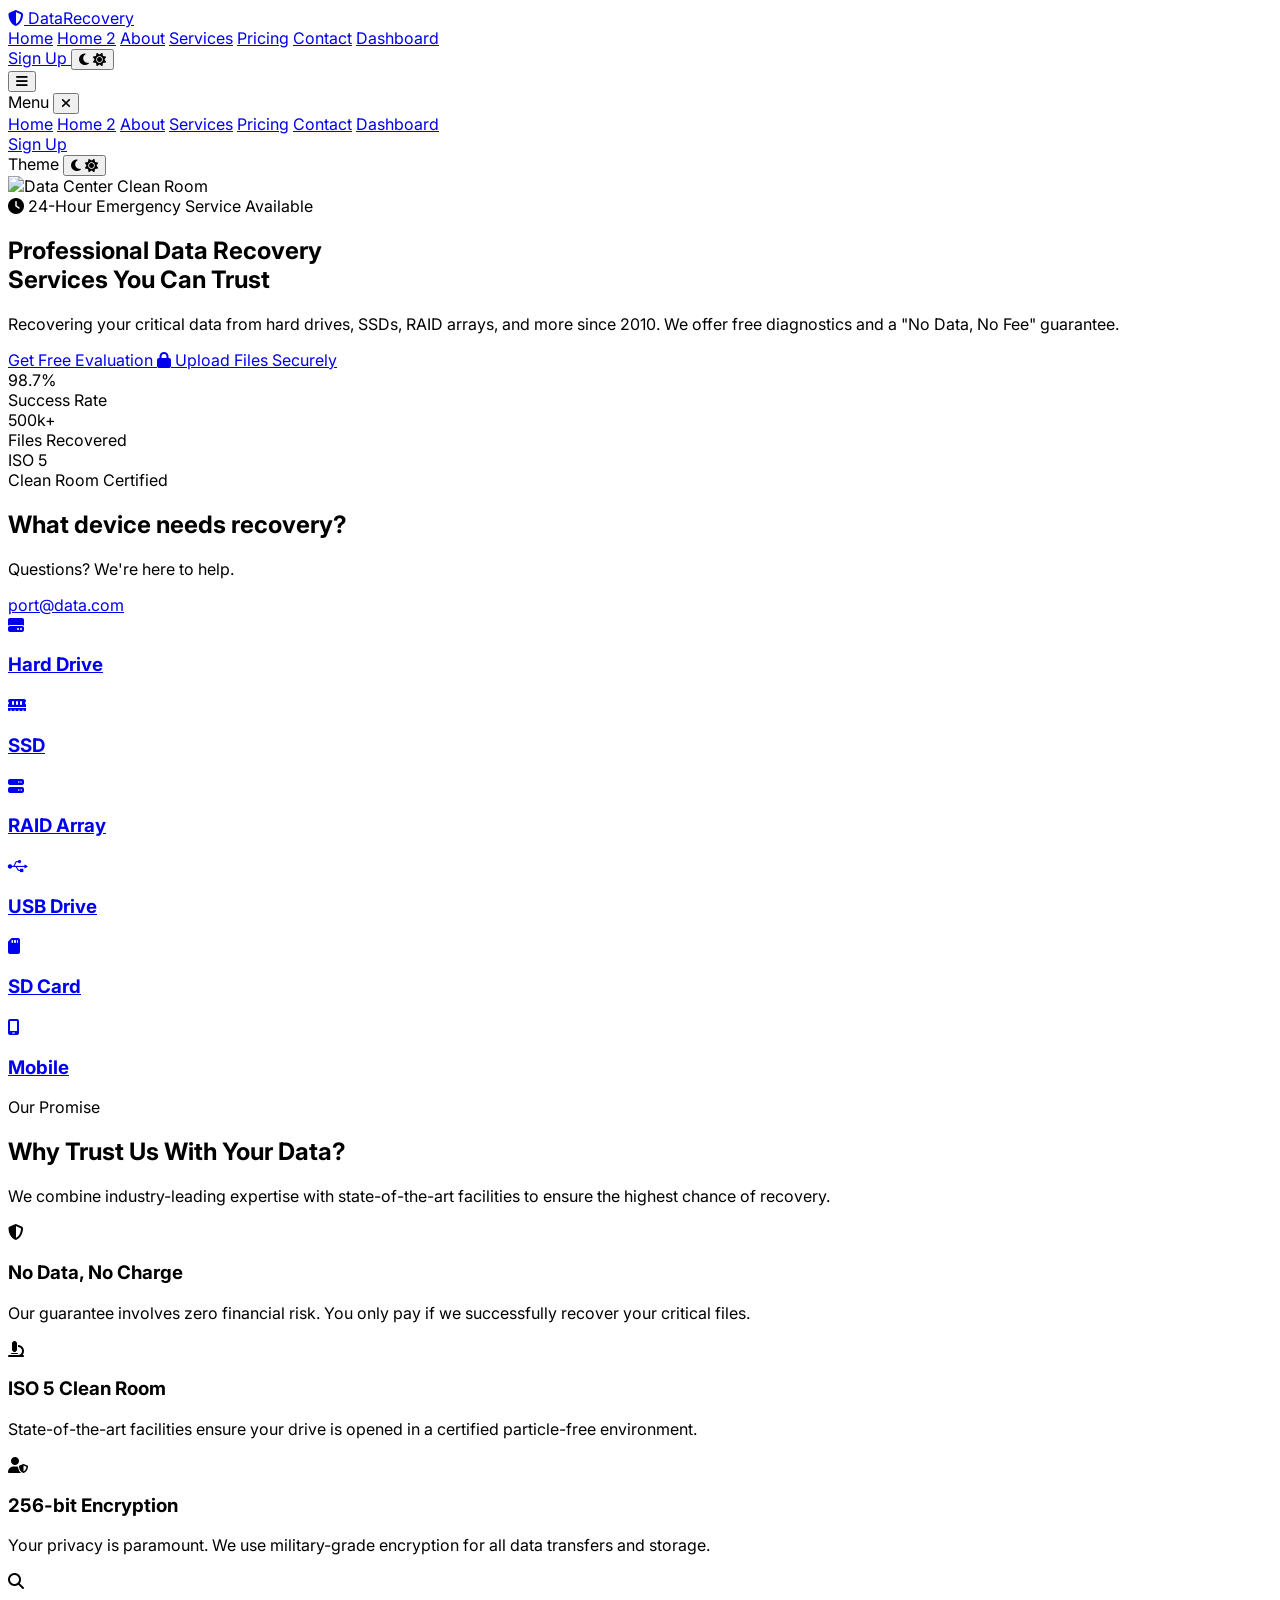
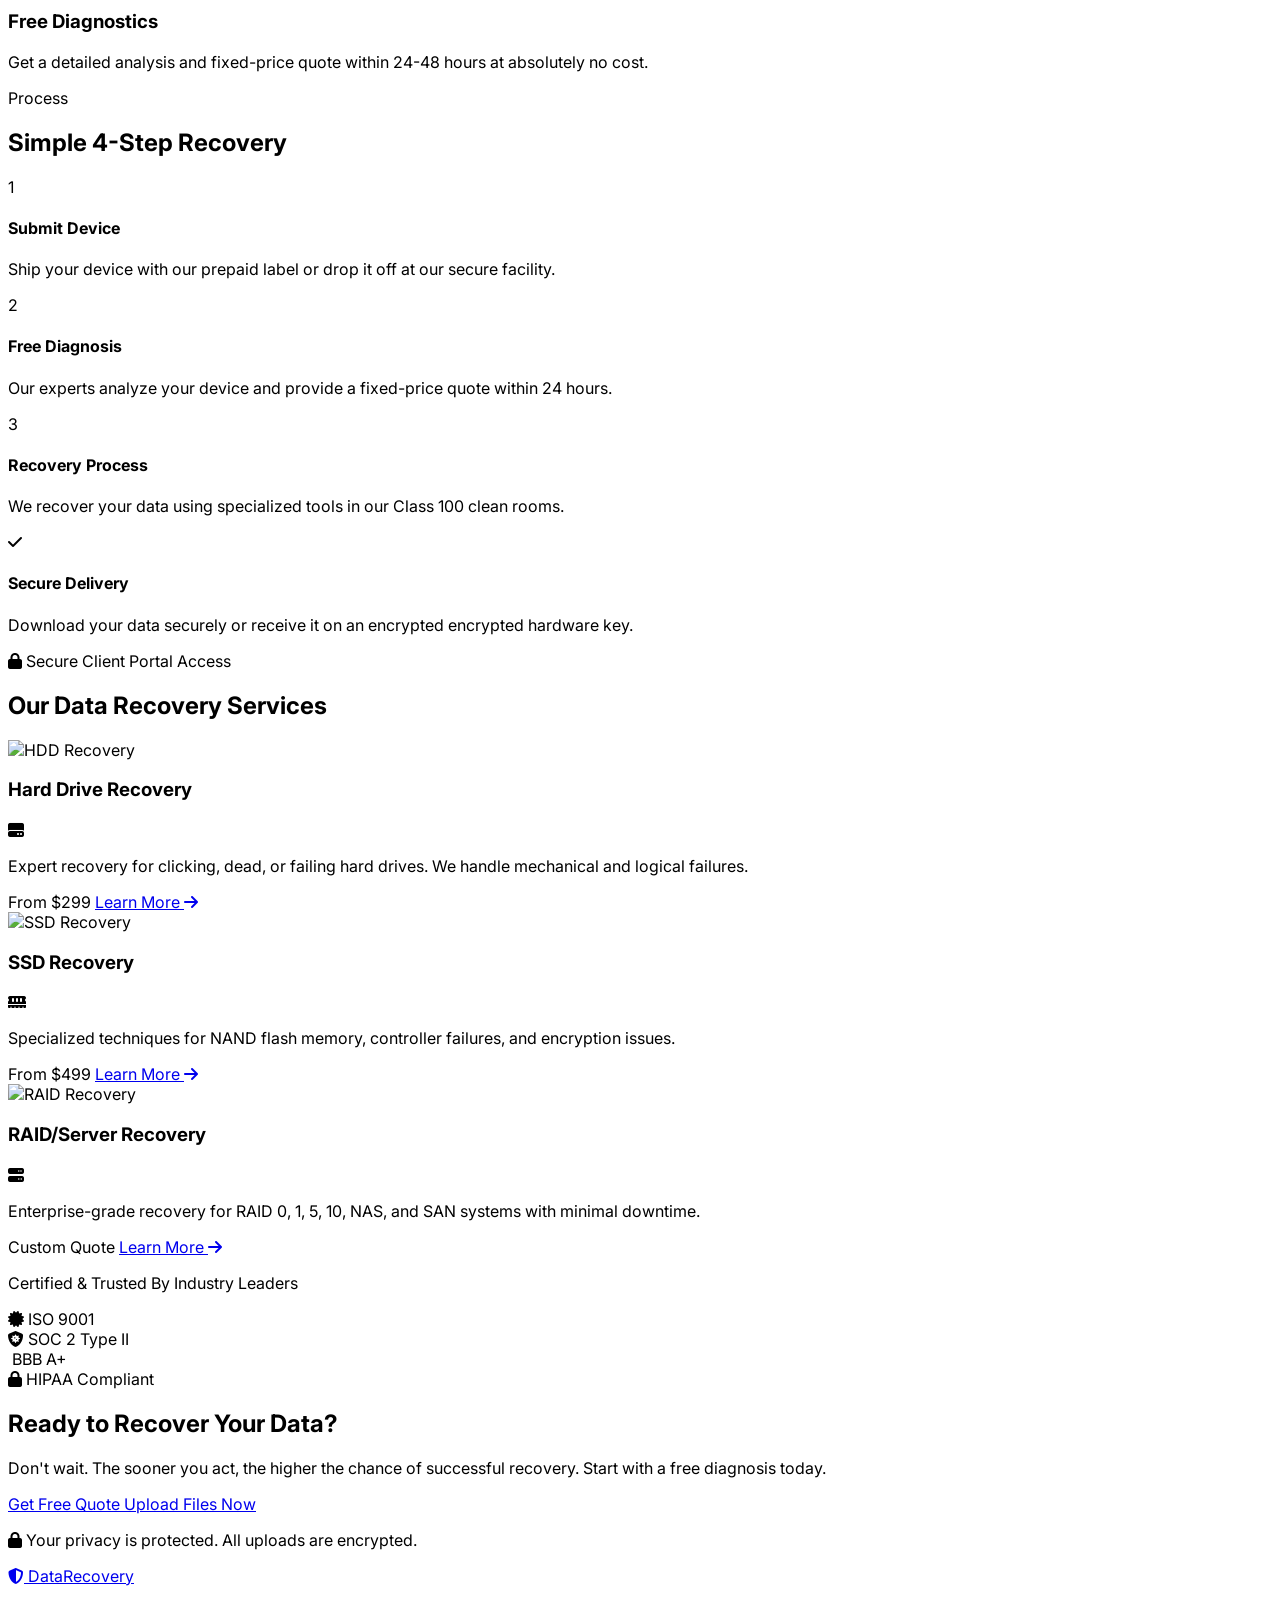
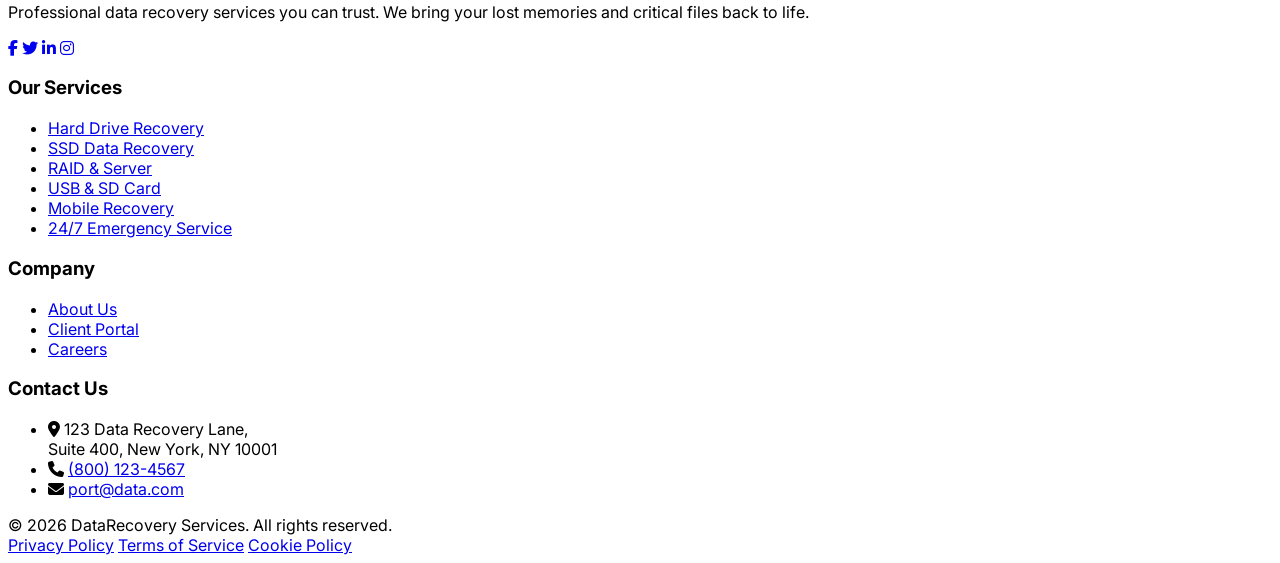
==== commit 221575ee: "Initial commit: Data recovery website with complete functionality - Multi-page responsive website wi" ====
--- a/index.html
+++ b/index.html
@@ -93,14 +93,12 @@
                         class="hover:text-primary-600 dark:hover:text-blue-400 transition">Pricing</a>
                     <a href="contact.html"
                         class="hover:text-primary-600 dark:hover:text-blue-400 transition">Contact</a>
+                    <a href="dashboard-client.html"
+                        class="hover:text-primary-600 dark:hover:text-blue-400 transition">Dashboard</a>
                 </nav>
 
                 <!-- Right Actions -->
                 <div class="hidden lg:flex items-center gap-4">
-                    <a href="login.html"
-                        class="border border-primary-600 text-primary-600 hover:bg-primary-600 hover:text-white px-5 py-2 rounded-lg shadow-md hover:shadow-lg transition text-sm font-bold">
-                        Login
-                    </a>
                     <a href="register.html"
                         class="bg-primary-700 hover:bg-primary-800 text-white px-5 py-2 rounded-lg shadow-md hover:shadow-lg transition text-sm font-bold">
                         Sign Up
@@ -112,20 +110,10 @@
                         <i class="fa-solid fa-moon dark:hidden"></i>
                         <i class="fa-solid fa-sun hidden dark:block"></i>
                     </button>
-
-                    <!-- Dashboard Icon -->
-                    <a href="dashboard-client.html"
-                        class="p-2 text-slate-600 dark:text-blue-400 hover:text-primary-600 transition"
-                        title="Dashboard">
-                        <i class="fa-solid fa-gauge-high text-xl"></i>
-                    </a>
                 </div>
 
                 <!-- Mobile Activities -->
                 <div class="flex items-center gap-2 lg:hidden">
-                    <a href="dashboard-client.html" class="p-2 text-slate-700 dark:text-white" title="Dashboard">
-                        <i class="fa-solid fa-gauge-high text-xl"></i>
-                    </a>
                     <button id="mobile-menu-btn" class="text-2xl text-slate-700 dark:text-white">
                         <i class="fa-solid fa-bars"></i>
                     </button>
@@ -151,10 +139,9 @@
                 <a href="services.html">Services</a>
                 <a href="pricing.html">Pricing</a>
                 <a href="contact.html">Contact</a>
+                <a href="dashboard-client.html">Dashboard</a>
             </nav>
             <div class="mt-auto flex flex-col gap-3">
-                <a href="login.html"
-                    class="w-full text-center border border-primary-600 text-primary-600 py-3 rounded-lg font-bold hover:bg-primary-50 transition">Login</a>
                 <a href="register.html"
                     class="w-full text-center bg-primary-700 text-white py-3 rounded-lg shadow-md font-bold">Sign Up</a>
                 <div class="flex justify-between items-center mt-4 pt-4 border-t dark:border-slate-700">
